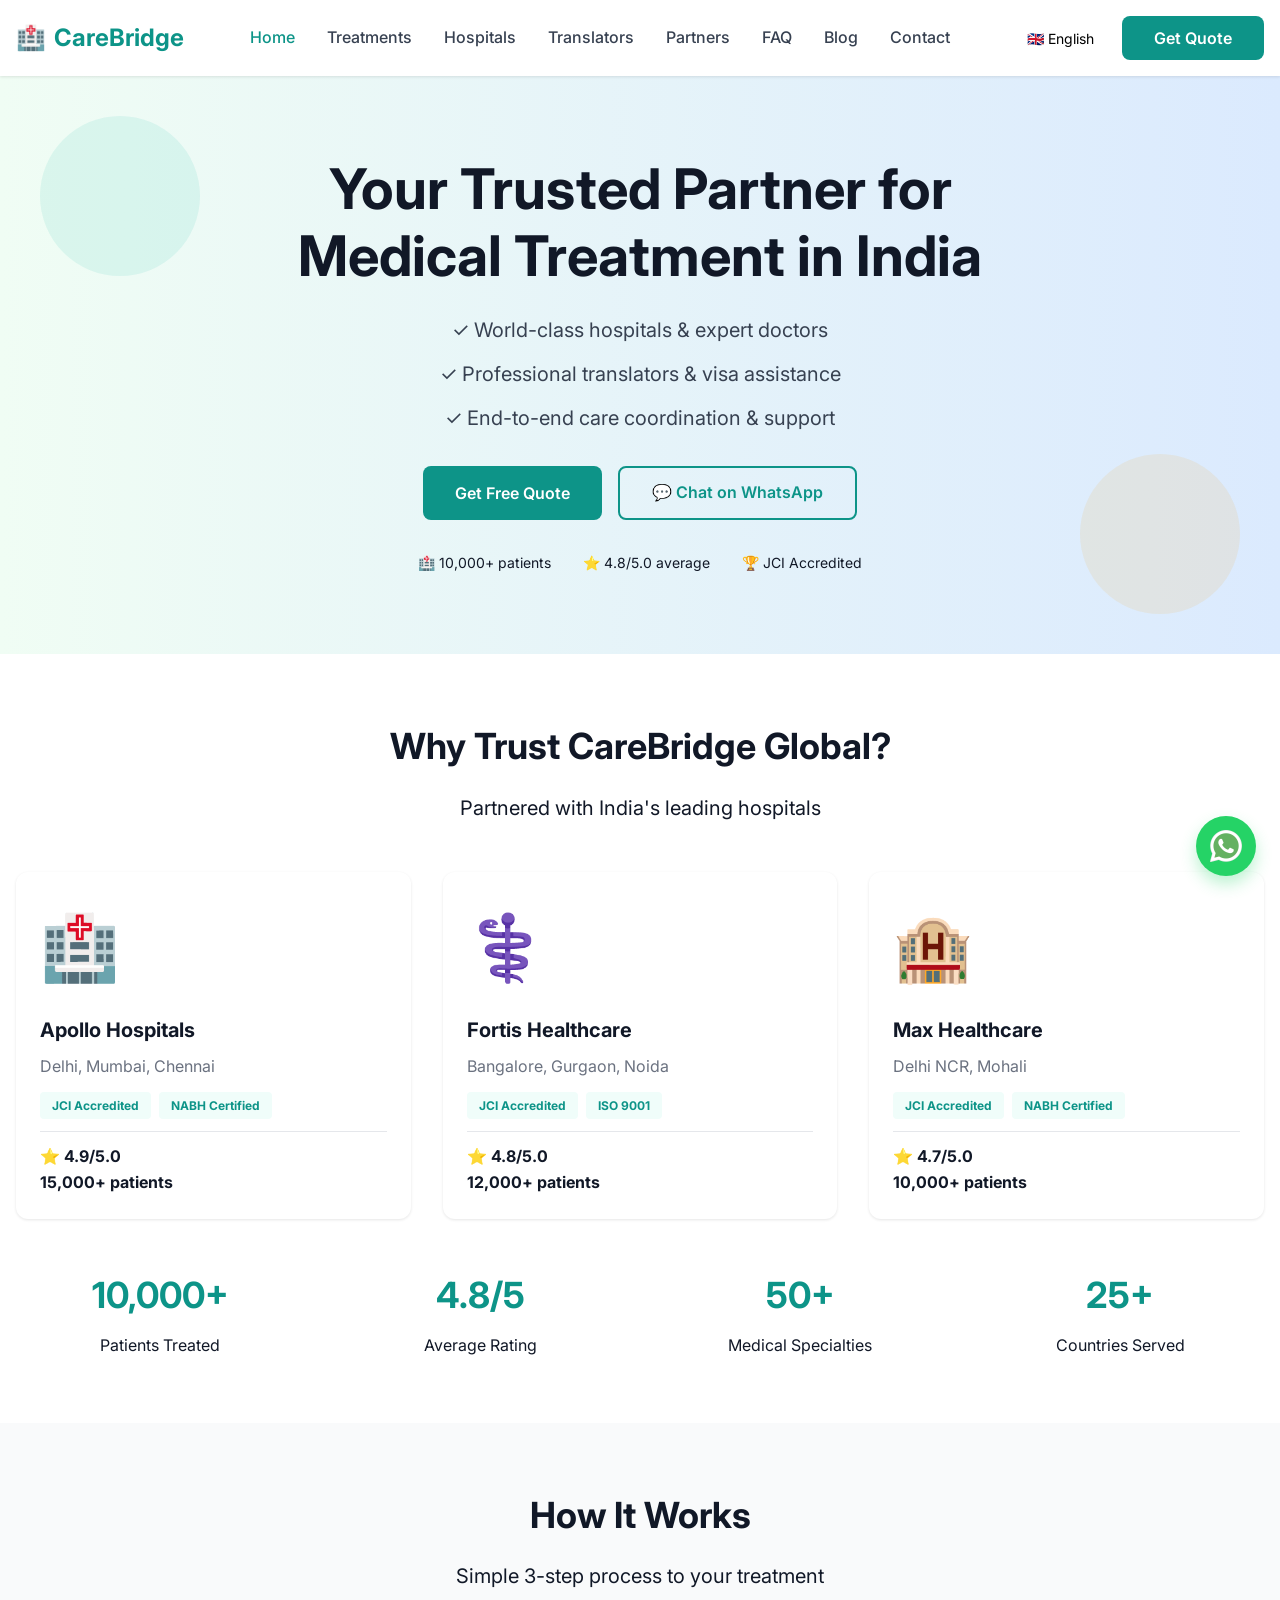
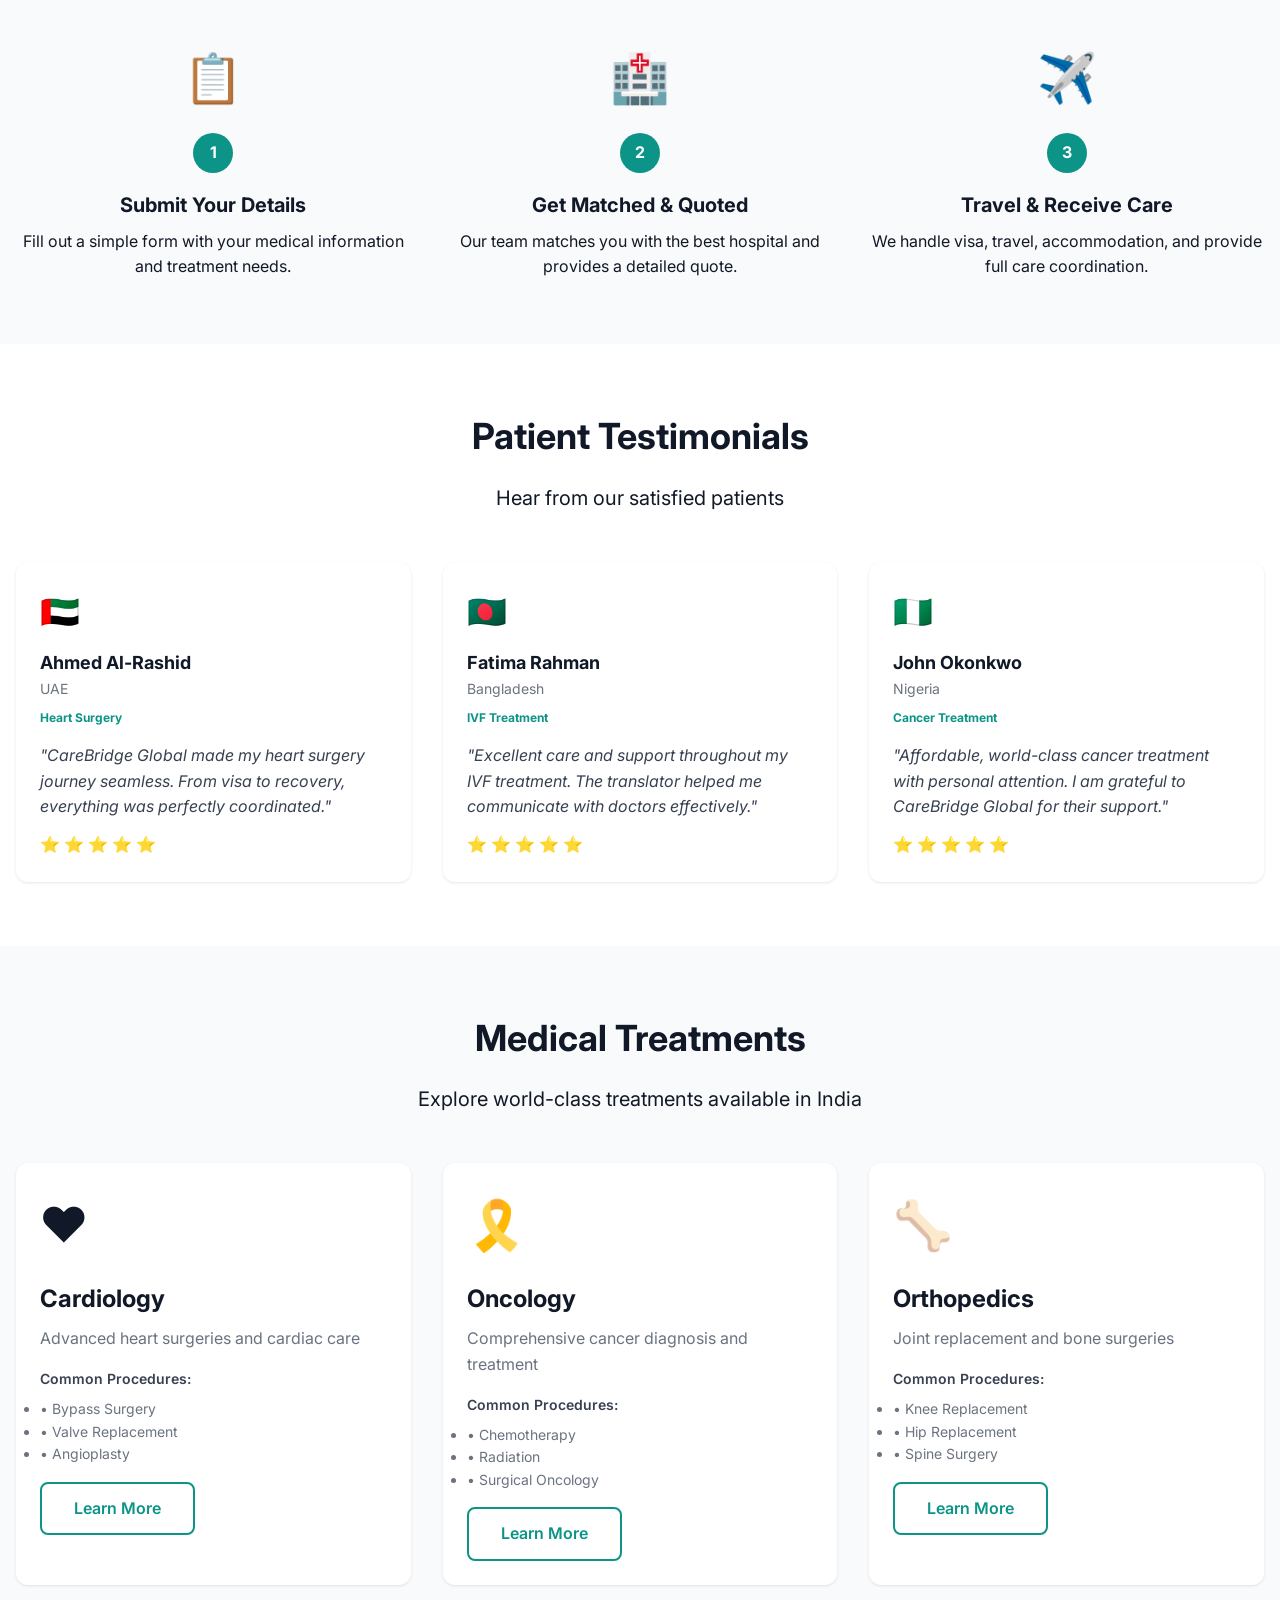
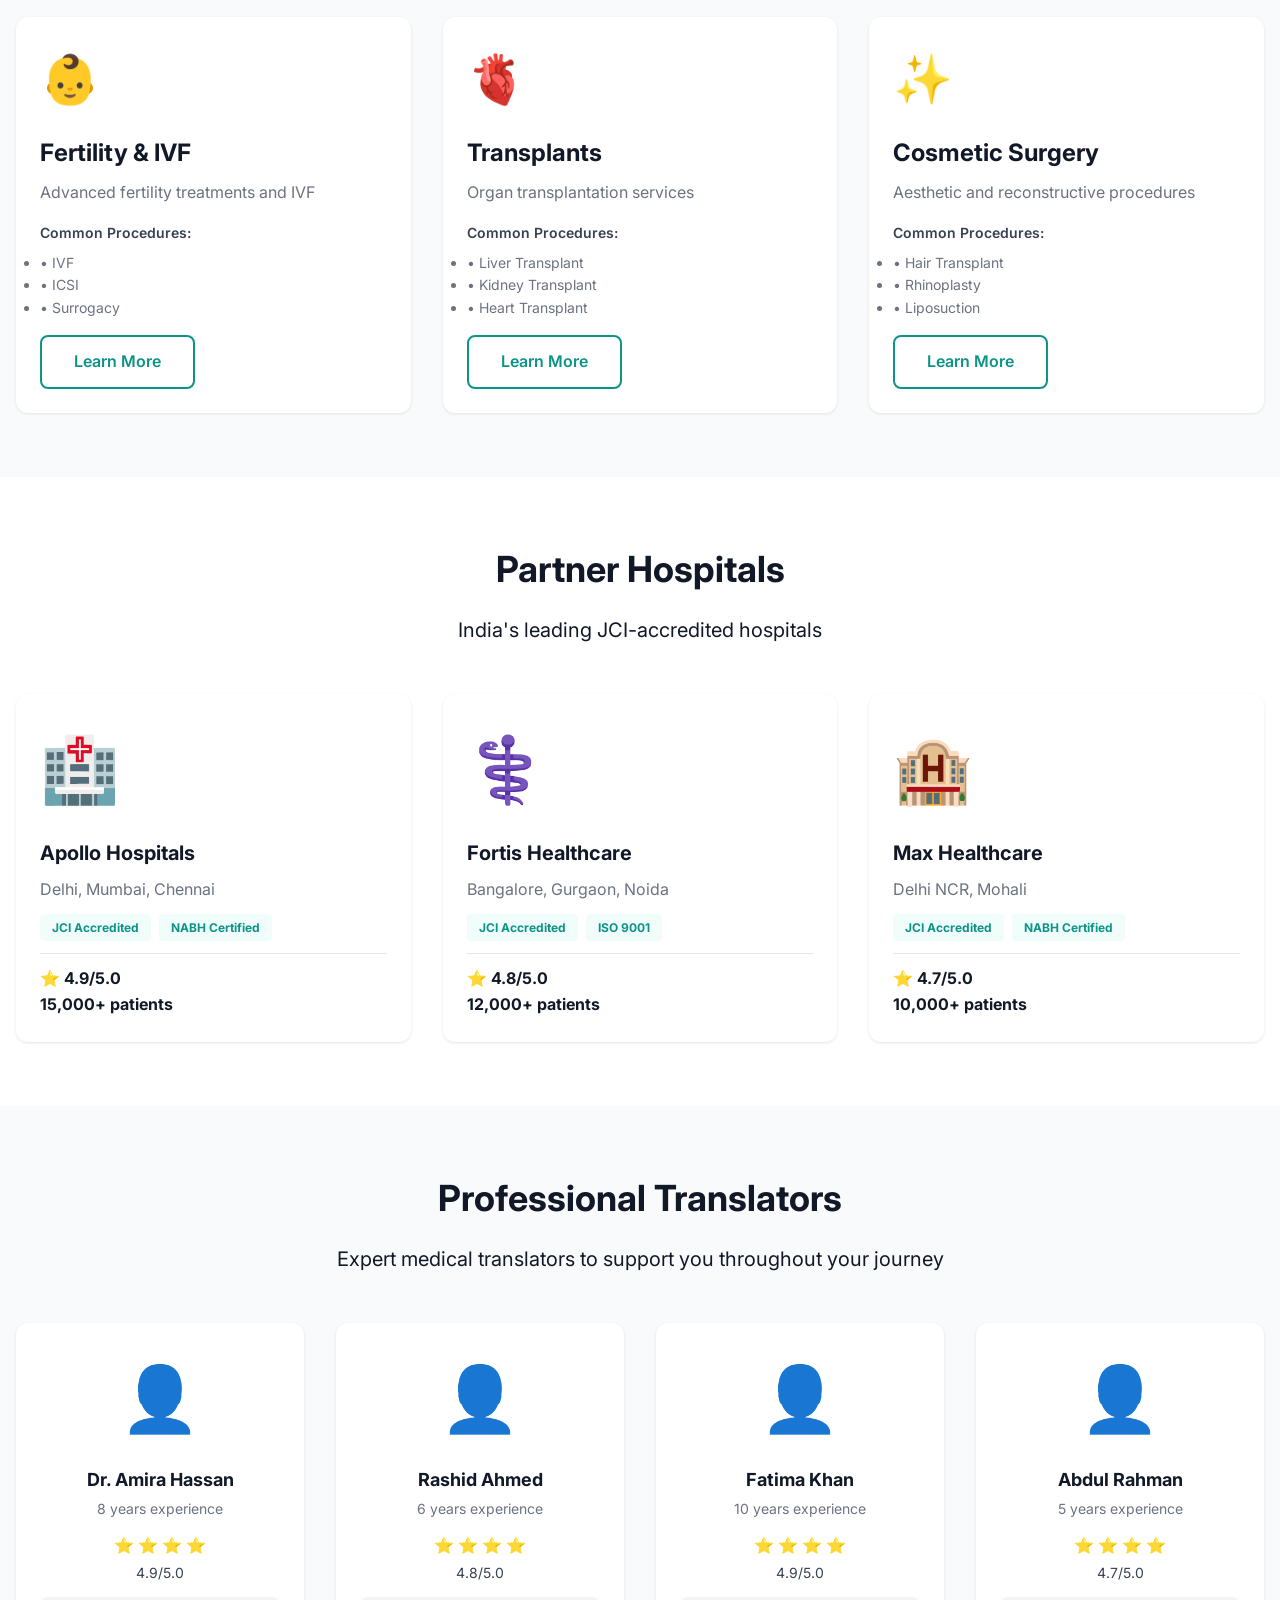
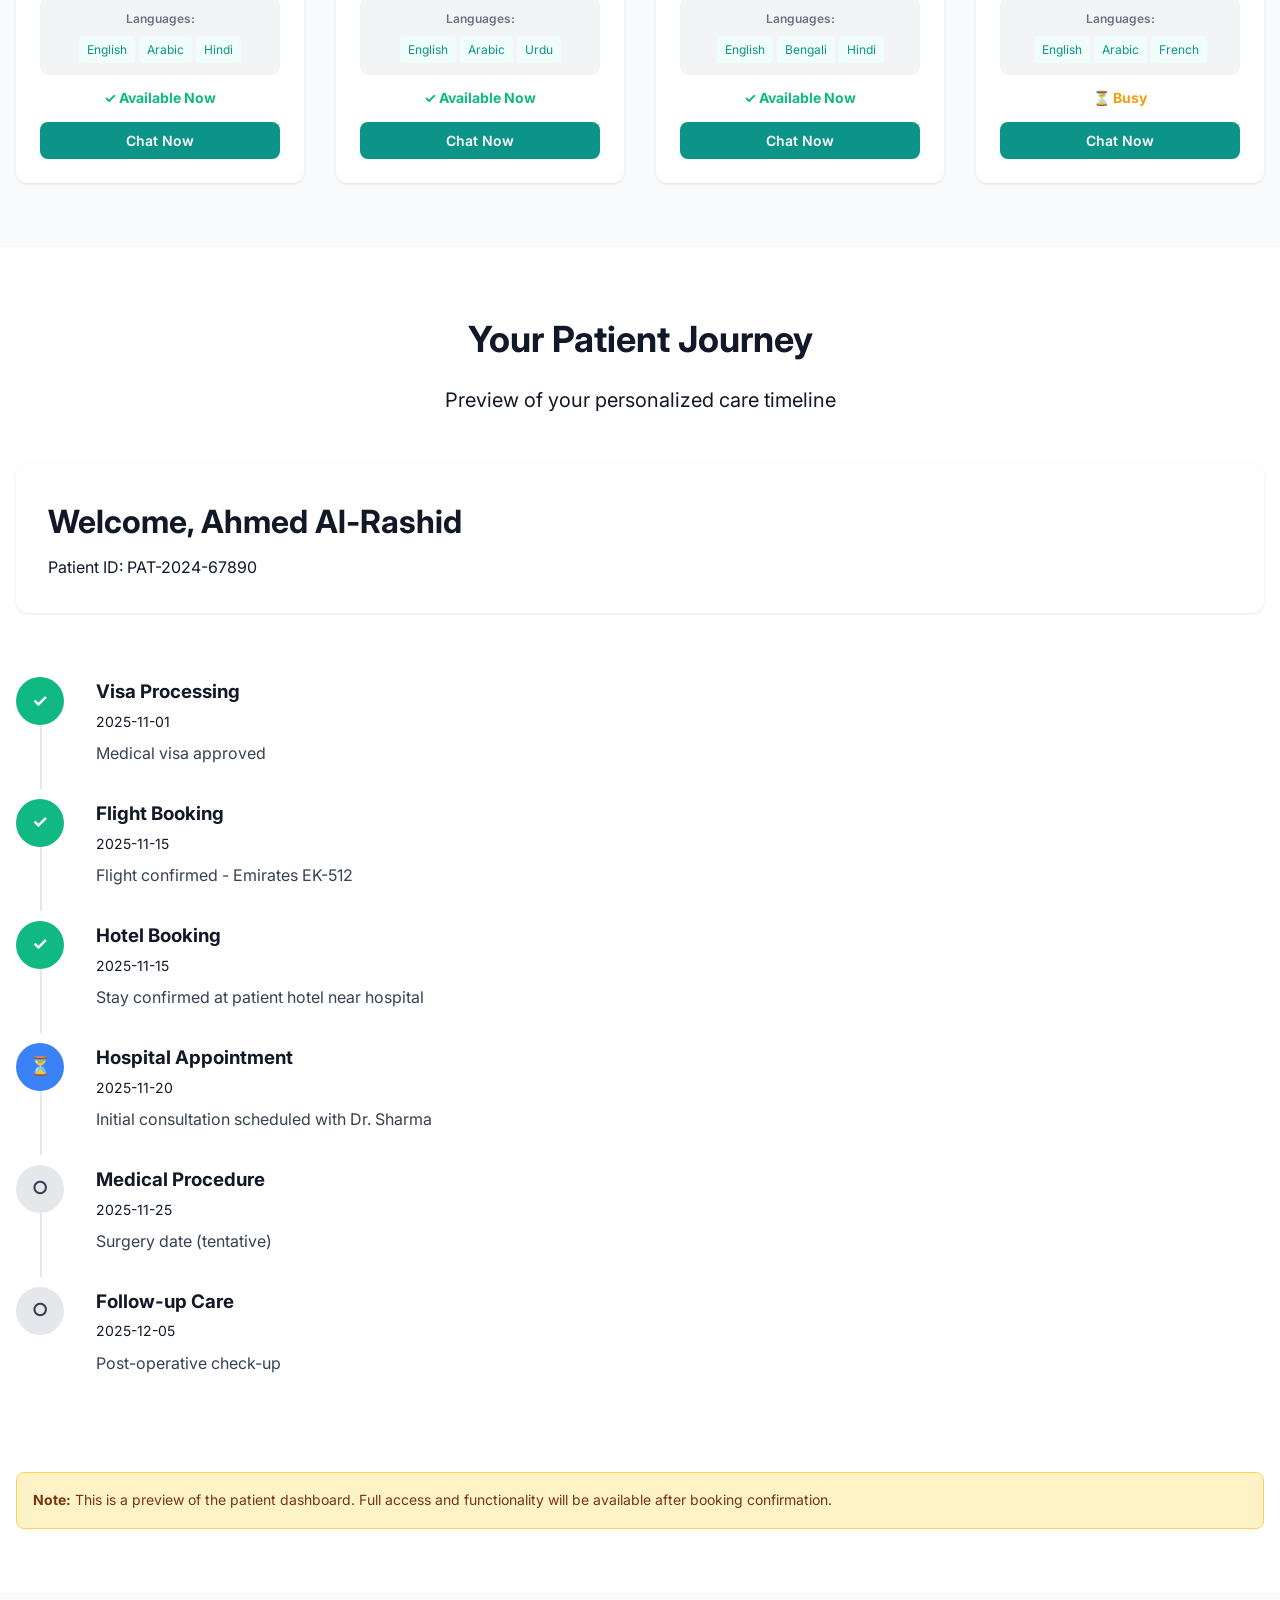
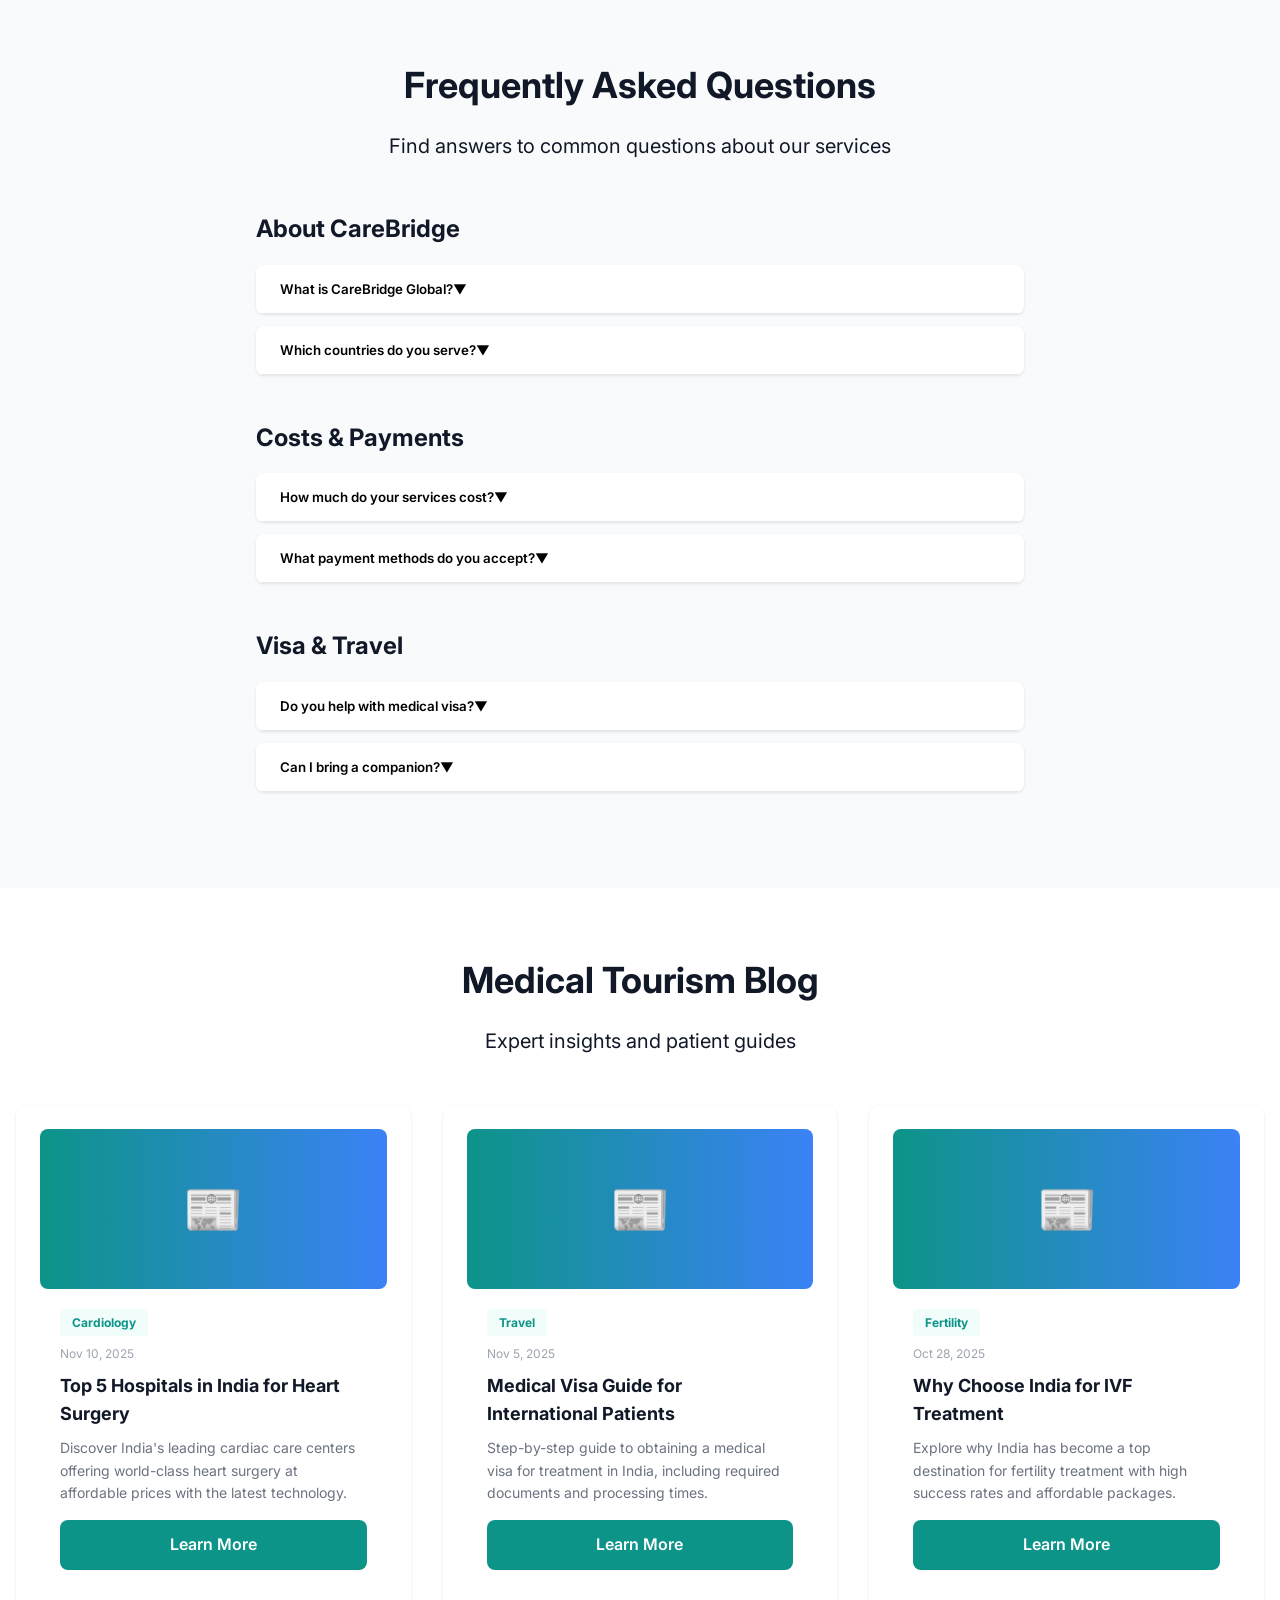
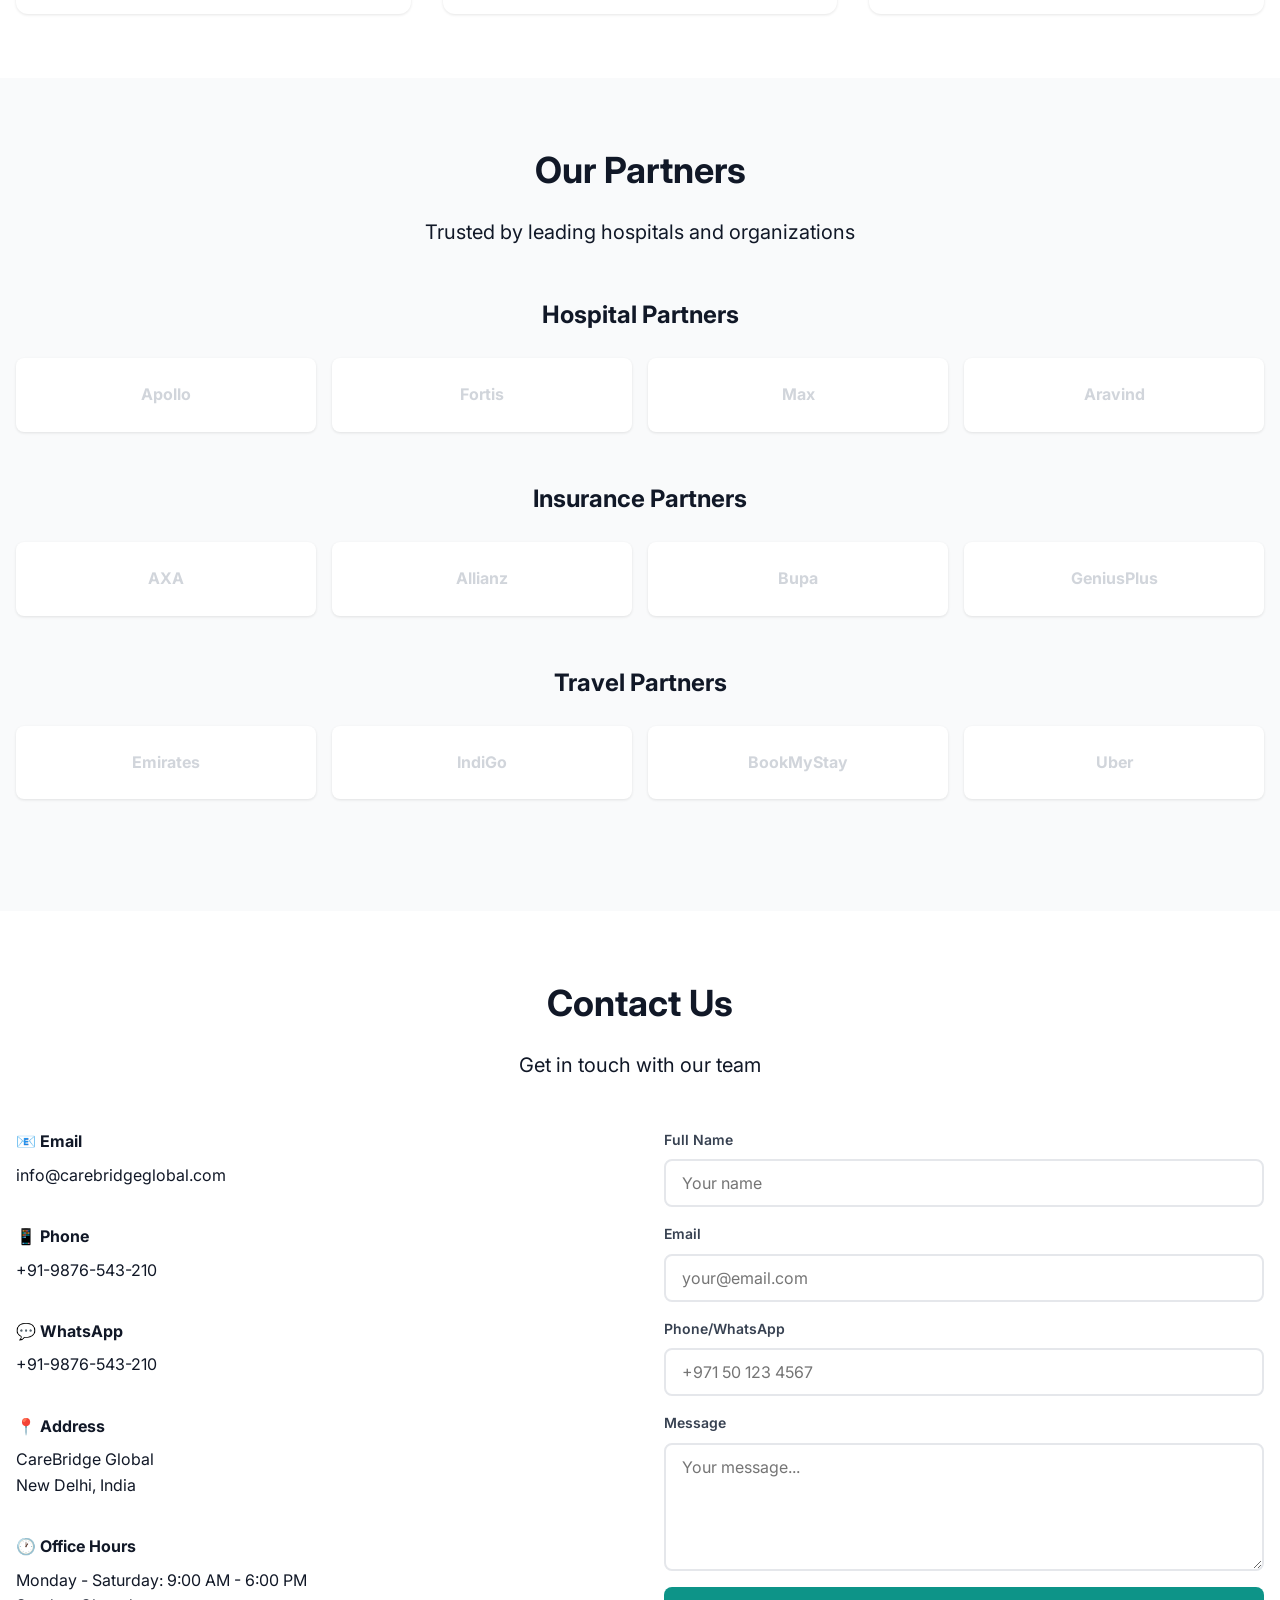
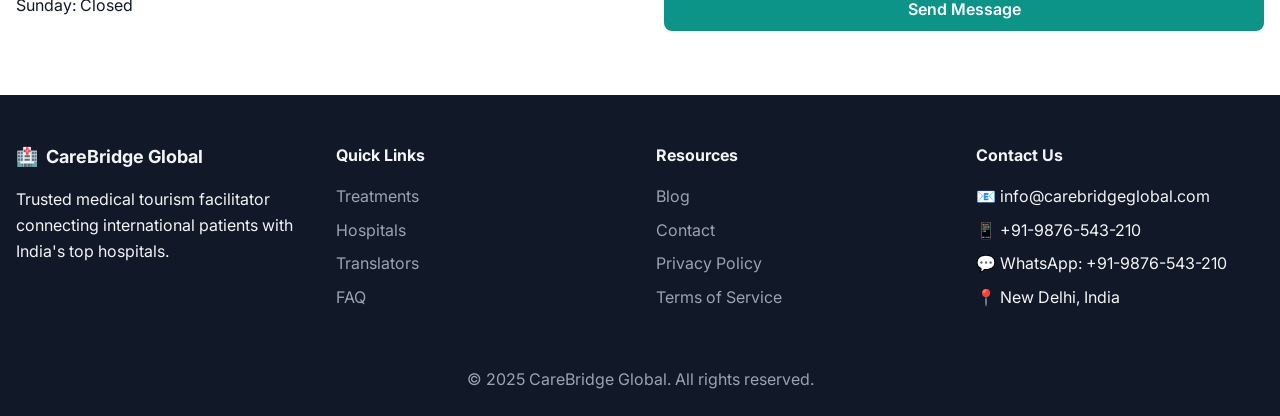
==== index.html @ 78724bb9 "Add files via upload" ====
<!DOCTYPE html>
<html lang="en">

<head>
    <meta charset="UTF-8">
    <meta name="viewport" content="width=device-width, initial-scale=1.0">
    <meta name="description"
        content="CareBridge Global - Medical tourism platform connecting international patients with India's top hospitals">
    <meta name="keywords" content="medical tourism, india, affordable surgery, heart surgery, IVF, cancer treatment">
    <meta property="og:title" content="CareBridge Global - Medical Tourism in India">
    <meta property="og:description" content="Trusted medical tourism facilitator with end-to-end care coordination">

    <title data-i18n="meta.title">CareBridge Global - Medical Tourism in India</title>

    <link rel="stylesheet" href="css/styles.css">
    <link rel="stylesheet" href="css/rtl.css">
    <link
        href="https://fonts.googleapis.com/css2?family=Inter:wght@400;500;600;700;800&family=Noto+Sans+Arabic:wght@400;500;600;700&family=Noto+Sans+Bengali:wght@400;500;600;700&display=swap"
        rel="stylesheet">
</head>

<body>
    <!-- Navigation -->
    <nav class="navbar">
        <div class="container">
            <div class="navbar-content">
                <div class="logo">
                    <span aria-hidden="true">🏥</span>
                    <span data-i18n="brand.name">CareBridge</span>
                </div>

                <div class="nav-menu" id="navMenu">
                    <a href="#home" class="nav-link active" data-i18n="nav.home">Home</a>
                    <a href="#treatments" class="nav-link" data-i18n="nav.treatments">Treatments</a>
                    <a href="#hospitals" class="nav-link" data-i18n="nav.hospitals">Hospitals</a>
                    <a href="#translators" class="nav-link" data-i18n="nav.translators">Translators</a>
                    <a href="#partners" class="nav-link" data-i18n="nav.partners">Partners</a>
                    <a href="#faq" class="nav-link" data-i18n="nav.faq">FAQ</a>
                    <a href="#blog" class="nav-link" data-i18n="nav.blog">Blog</a>
                    <a href="#contact" class="nav-link" data-i18n="nav.contact">Contact</a>
                </div>

                <div class="nav-right">
                    <div class="language-switcher" id="languageSwitcher">
                        <button class="lang-btn" aria-haspopup="true">🇬🇧 EN</button>
                        <div class="lang-dropdown" role="menu">
                            <button data-lang="en" role="menuitem">🇬🇧 English</button>
                            <button data-lang="ar" role="menuitem">🇸🇦 العربية</button>
                            <button data-lang="bn" role="menuitem">🇧🇩 বাংলা</button>
                        </div>
                    </div>
                    <button class="btn btn-primary" id="getQuoteNavBtn" data-i18n="buttons.getQuote">Get
                        Quote</button>
                </div>

                <button class="mobile-menu-btn" id="mobileMenuBtn" aria-label="Open mobile menu">☰</button>
            </div>
        </div>
    </nav>

    <!-- Main Content -->
    <main>
        <!-- Hero Section -->
        <section id="home" class="hero">
            <div class="container">
                <div class="hero-content">
                    <h1 data-i18n="hero.title">Your Trusted Partner for Medical Treatment in India</h1>
                    <div class="value-props">
                        <p data-i18n="hero.prop1">✓ World-class hospitals & expert doctors</p>
                        <p data-i18n="hero.prop2">✓ Professional translators & visa assistance</p>
                        <p data-i18n="hero.prop3">✓ End-to-end care coordination & support</p>
                    </div>
                    <div class="hero-buttons">
                        <button class="btn btn-primary" id="getQuoteBtn" data-i18n="buttons.getFreeQuote">Get
                            Free Quote</button>
                        <a href="https://wa.me/919876543210?text=Hello%20CareBridge%20Global%2C%20I'm%20interested%20in%20medical%20treatment%20in%20India."
                            target="_blank" class="btn btn-secondary" data-i18n="buttons.whatsapp">💬 Chat on
                            WhatsApp</a>
                    </div>
                    <div class="trust-signals-hero">
                        <span><span aria-hidden="true">🏥</span> <span data-i18n="trust.patients">10,000+ patients
                                treated</span></span>
                        <span><span aria-hidden="true">⭐</span> <span data-i18n="trust.rating">4.8/5.0 average
                                rating</span></span>
                        <span><span aria-hidden="true">🏆</span> <span data-i18n="trust.jci">JCI Accredited</span></span>
                    </div>
                </div>
            </div>
        </section>

        <!-- Trust Signals -->
        <section id="trust-signals" class="trust-signals">
            <div class="container">
                <div class="section-header">
                    <h2 data-i18n="trust.title">Why Trust CareBridge Global?</h2>
                    <p data-i18n="trust.subtitle">Partnered with India's leading hospitals</p>
                </div>

                <div class="hospitals-grid" id="hospitalsGrid">
                    <!-- Populated by JavaScript -->
                </div>

                <div class="statistics">
                    <div class="stat">
                        <div class="stat-number">10,000+</div>
                        <div class="stat-label" data-i18n="stats.patients">Patients Treated</div>
                    </div>
                    <div class="stat">
                        <div class="stat-number">4.8/5</div>
                        <div class="stat-label" data-i18n="stats.rating">Average Rating</div>
                    </div>
                    <div class="stat">
                        <div class="stat-number">50+</div>
                        <div class="stat-label" data-i18n="stats.specialties">Medical Specialties</div>
                    </div>
                    <div class="stat">
                        <div class="stat-number">25+</div>
                        <div class="stat-label" data-i18n="stats.countries">Countries Served</div>
                    </div>
                </div>
            </div>
        </section>

        <!-- How It Works -->
        <section id="how-it-works" class="how-it-works">
            <div class="container">
                <div class="section-header">
                    <h2 data-i18n="how.title">How It Works</h2>
                    <p data-i18n="how.subtitle">Simple 3-step process to your treatment</p>
                </div>

                <div class="steps-grid">
                    <div class="step-card">
                        <div class="step-icon" aria-hidden="true">📋</div>
                        <div class="step-number">1</div>
                        <h3 data-i18n="how.step1.title">Submit Your Details</h3>
                        <p data-i18n="how.step1.desc">Fill out a simple form with your medical information and treatment
                            needs.</p>
                    </div>
                    <div class="step-card">
                        <div class="step-icon" aria-hidden="true">🏥</div>
                        <div class="step-number">2</div>
                        <h3 data-i18n="how.step2.title">Get Matched & Quoted</h3>
                        <p data-i18n="how.step2.desc">Our team matches you with the best hospital and provides a
                            detailed quote.</p>
                    </div>
                    <div class="step-card">
                        <div class="step-icon" aria-hidden="true">✈️</div>
                        <div class="step-number">3</div>
                        <h3 data-i18n="how.step3.title">Travel & Receive Care</h3>
                        <p data-i18n="how.step3.desc">We handle visa, travel, accommodation, and provide full care
                            coordination.</p>
                    </div>
                </div>
            </div>
        </section>

        <!-- Testimonials -->
        <section id="testimonials" class="testimonials">
            <div class="container">
                <div class="section-header">
                    <h2 data-i18n="testimonials.title">Patient Testimonials</h2>
                    <p data-i18n="testimonials.subtitle">Hear from our satisfied patients</p>
                </div>

                <div class="testimonials-grid" id="testimonialsGrid">
                    <!-- Populated by JavaScript -->
                </div>
            </div>
        </section>

        <!-- Treatments -->
        <section id="treatments" class="treatments">
            <div class="container">
                <div class="section-header">
                    <h2 data-i18n="treatments.title">Medical Treatments</h2>
                    <p data-i18n="treatments.subtitle">Explore world-class treatments available in India</p>
                </div>

                <div class="treatments-grid" id="treatmentsGrid">
                    <!-- Populated by JavaScript -->
                </div>
            </div>
        </section>

        <!-- Hospitals -->
        <section id="hospitals" class="hospitals">
            <div class="container">
                <div class="section-header">
                    <h2 data-i18n="hospitals.title">Partner Hospitals</h2>
                    <p data-i18n="hospitals.subtitle">India's leading JCI-accredited hospitals</p>
                </div>

                <div class="hospitals-grid" id="hospitalsGrid2">
                    <!-- Populated by JavaScript -->
                </div>
            </div>
        </section>

        <!-- Translators -->
        <section id="translators" class="translators">
            <div class="container">
                <div class="section-header">
                    <h2 data-i18n="translators.title">Professional Translators</h2>
                    <p data-i18n="translators.subtitle">Expert medical translators to support you throughout your
                        journey</p>
                </div>

                <div class="translators-grid" id="translatorsGrid">
                    <!-- Populated by JavaScript -->
                </div>
            </div>
        </section>

        <!-- Dashboard -->
        <section id="dashboard" class="dashboard">
            <div class="container">
                <div class="section-header">
                    <h2 data-i18n="dashboard.title">Your Patient Journey</h2>
                    <p data-i18n="dashboard.subtitle">Preview of your personalized care timeline</p>
                </div>

                <div class="dashboard-content">
                    <div class="patient-info">
                        <h3 data-i18n="dashboard.welcome">Welcome, Ahmed Al-Rashid</h3>
                        <p data-i18n="dashboard.patientId">Patient ID: PAT-2024-67890</p>
                    </div>

                    <div class="timeline" id="timeline">
                        <!-- Populated by JavaScript -->
                    </div>
                </div>

                <div class="dashboard-note">
                    <p><strong data-i18n="dashboard.noteLabel">Note:</strong> <span data-i18n="dashboard.noteText">This is a
                            preview of the patient dashboard. Full access and functionality will be available after booking
                            confirmation.</span></p>
                </div>
            </div>
        </section>

        <!-- FAQ -->
        <section id="faq" class="faq">
            <div class="container">
                <div class="section-header">
                    <h2 data-i18n="faq.title">Frequently Asked Questions</h2>
                    <p data-i18n="faq.subtitle">Find answers to common questions about our services</p>
                </div>

                <div class="faq-container" id="faqContainer">
                    <!-- Populated by JavaScript -->
                </div>
            </div>
        </section>

        <!-- Blog -->
        <section id="blog" class="blog">
            <div class="container">
                <div class="section-header">
                    <h2 data-i18n="blog.title">Medical Tourism Blog</h2>
                    <p data-i18n="blog.subtitle">Expert insights and patient guides</p>
                </div>

                <div class="blog-grid" id="blogGrid">
                    <!-- Populated by JavaScript -->
                </div>
            </div>
        </section>

        <!-- Partners -->
        <section id="partners" class="partners">
            <div class="container">
                <div class="section-header">
                    <h2 data-i18n="partners.title">Our Partners</h2>
                    <p data-i18n="partners.subtitle">Trusted by leading hospitals and organizations</p>
                </div>

                <div class="partners-category">
                    <h3 data-i18n="partners.hospitalPartners">Hospital Partners</h3>
                    <div class="partners-grid">
                        <div class="partner-logo" data-i18n="partners.logo.apollo">Apollo</div>
                        <div class="partner-logo" data-i18n="partners.logo.fortis">Fortis</div>
                        <div class="partner-logo" data-i18n="partners.logo.max">Max</div>
                        <div class="partner-logo" data-i18n="partners.logo.aravind">Aravind</div>
                    </div>
                </div>

                <div class="partners-category">
                    <h3 data-i18n="partners.insurancePartners">Insurance Partners</h3>
                    <div class="partners-grid">
                        <div class="partner-logo">AXA</div>
                        <div class="partner-logo">Allianz</div>
                        <div class="partner-logo">Bupa</div>
                        <div class="partner-logo">GeniusPlus</div>
                    </div>
                </div>

                <div class="partners-category">
                    <h3 data-i18n="partners.travelPartners">Travel Partners</h3>
                    <div class="partners-grid">
                        <div class="partner-logo">Emirates</div>
                        <div class="partner-logo">IndiGo</div>
                        <div class="partner-logo">BookMyStay</div>
                        <div class="partner-logo">Uber</div>
                    </div>
                </div>
            </div>
        </section>

        <!-- Contact -->
        <section id="contact" class="contact">
            <div class="container">
                <div class="section-header">
                    <h2 data-i18n="contact.title">Contact Us</h2>
                    <p data-i18n="contact.subtitle">Get in touch with our team</p>
                </div>

                <div class="contact-content">
                    <div class="contact-info">
                        <div class="info-item">
                            <h4 data-i18n="contact.emailLabel">📧 Email</h4>
                            <p>info@carebridgeglobal.com</p>
                        </div>
                        <div class="info-item">
                            <h4 data-i18n="contact.phoneLabel">📱 Phone</h4>
                            <p>+91-9876-543-210</p>
                        </div>
                        <div class="info-item">
                            <h4 data-i18n="contact.whatsappLabel">💬 WhatsApp</h4>
                            <p>+91-9876-543-210</p>
                        </div>
                        <div class="info-item">
                            <h4 data-i18n="contact.addressLabel">📍 Address</h4>
                            <p data-i18n="contact.address">CareBridge Global<br>New Delhi, India</p>
                        </div>
                        <div class="info-item">
                            <h4 data-i18n="contact.hoursLabel">🕐 Office Hours</h4>
                            <p data-i18n="contact.hours">Monday - Saturday: 9:00 AM - 6:00 PM<br>Sunday: Closed</p>
                        </div>
                    </div>

                    <form class="contact-form" id="contactForm">
                        <div class="form-group">
                            <label data-i18n="form.fullName.label">Full Name</label>
                            <input type="text" required name="fullName" placeholder="Your name" data-i18n-placeholder="form.fullName.placeholder">
                        </div>
                        <div class="form-group">
                            <label data-i18n="form.email.label">Email</label>
                            <input type="email" required name="email" placeholder="your@email.com" data-i18n-placeholder="form.email.placeholder">
                        </div>
                        <div class="form-group">
                            <label data-i18n="form.phone.label">Phone</label>
                            <input type="tel" required name="phone" placeholder="+971 50 123 4567" data-i18n-placeholder="form.phone.placeholder">
                        </div>
                        <div class="form-group">
                            <label data-i18n="form.message.label">Message</label>
                            <textarea required name="message" placeholder="Your message..." rows="5" data-i18n-placeholder="form.message.placeholder"></textarea>
                        </div>
                        <button type="submit" class="btn btn-primary w-full" data-i18n="form.submit">Send Message</button>
                    </form>
                </div>
            </div>
        </section>
    </main>

    <!-- Footer -->
    <footer class="footer">
        <div class="container">
            <div class="footer-content">
                <div class="footer-section">
                    <div class="footer-logo">
                        <span aria-hidden="true">🏥</span>
                        <span data-i18n="brand.fullName">CareBridge Global</span>
                    </div>
                    <p data-i18n="footer.description">Trusted medical tourism facilitator connecting international patients with India's top hospitals.</p>
                </div>

                <div class="footer-section">
                    <h4 data-i18n="footer.quickLinks">Quick Links</h4>
                    <ul>
                        <li><a href="#treatments" data-i18n="nav.treatments">Treatments</a></li>
                        <li><a href="#hospitals" data-i18n="nav.hospitals">Hospitals</a></li>
                        <li><a href="#translators" data-i18n="nav.translators">Translators</a></li>
                        <li><a href="#faq" data-i18n="nav.faq">FAQ</a></li>
                    </ul>
                </div>

                <div class="footer-section">
                    <h4 data-i18n="footer.resources">Resources</h4>
                    <ul>
                        <li><a href="#blog" data-i18n="nav.blog">Blog</a></li>
                        <li><a href="#contact" data-i18n="nav.contact">Contact</a></li>
                        <li><a href="#" data-i18n="footer.privacy">Privacy Policy</a></li>
                        <li><a href="#" data-i18n="footer.terms">Terms of Service</a></li>
                    </ul>
                </div>

                <div class="footer-section">
                    <h4 data-i18n="footer.contactUs">Contact Us</h4>
                    <ul>
                        <li>📧 info@carebridgeglobal.com</li>
                        <li>📱 +91-9876-543-210</li>
                        <li>💬 WhatsApp: +91-9876-543-210</li>
                        <li>📍 New Delhi, India</li>
                    </ul>
                </div>
            </div>

            <div class="footer-bottom">
                <p data-i18n="footer.copyright">&copy; 2025 CareBridge Global. All rights reserved.</p>
            </div>
        </div>
    </footer>

    <!-- Quote Modal -->
    <div class="modal" id="quoteModal" aria-hidden="true">
        <div class="modal-content">
            <div class="modal-header">
                <h2 data-i18n="quote.title">Get Your Free Medical Quote</h2>
                <button class="modal-close" id="modalClose" aria-label="Close">&times;</button>
            </div>

            <div class="form-steps">
                <div class="steps-indicator">
                    <div class="step-indicator active" data-step="1">1</div>
                    <div class="step-line"></div>
                    <div class="step-indicator" data-step="2">2</div>
                    <div class="step-line"></div>
                    <div class="step-indicator" data-step="3">3</div>
                </div>
                <p class="step-label"><span data-i18n="quote.stepLabel">Step</span> <span id="currentStep">1</span> <span data-i18n="quote.of">of</span> 3</p>
            </div>

            <form id="quoteForm" class="quote-form">
                <!-- Step 1: Basic Info -->
                <div class="form-step active" data-step="1">
                    <h3 data-i18n="quote.step1.title">Basic Information</h3>
                    <div class="form-group">
                        <label data-i18n="form.fullName.label">Full Name *</label>
                        <input type="text" name="fullName" required placeholder="Enter your full name" data-i18n-placeholder="form.fullName.placeholder">
                        <span class="error-message"></span>
                    </div>
                    <div class="form-group">
                        <label data-i18n="form.country.label">Country *</label>
                        <select name="country" required>
                            <option value="" data-i18n="form.country.select">Select your country</option>
                            <option value="UAE">🇦🇪 United Arab Emirates</option>
                            <option value="Saudi Arabia">🇸🇦 Saudi Arabia</option>
                            <option value="Kuwait">🇰🇼 Kuwait</option>
                            <option value="Qatar">🇶🇦 Qatar</option>
                            <option value="Bangladesh">🇧🇩 Bangladesh</option>
                            <option value="Nigeria">🇳🇬 Nigeria</option>
                            <option value="Kenya">🇰🇪 Kenya</option>
                            <option value="Egypt">🇪🇬 Egypt</option>
                        </select>
                        <span class="error-message"></span>
                    </div>
                    <div class="form-group">
                        <label data-i18n="form.phone.label">Phone/WhatsApp *</label>
                        <input type="tel" name="phone" required placeholder="+971 50 123 4567" data-i18n-placeholder="form.phone.placeholder">
                        <span class="error-message"></span>
                    </div>
                    <div class="form-group">
                        <label data-i18n="form.email.label">Email *</label>
                        <input type="email" name="email" required placeholder="your.email@example.com" data-i18n-placeholder="form.email.placeholder">
                        <span class="error-message"></span>
                    </div>
                </div>

                <!-- Step 2: Treatment -->
                <div class="form-step" data-step="2">
                    <h3 data-i18n="quote.step2.title">Treatment Details</h3>
                    <div class="form-group">
                        <label data-i18n="form.treatment.label">Treatment Type *</label>
                        <select name="treatmentType" required>
                            <option value="" data-i18n="form.treatment.select">Select treatment type</option>
                            <option value="Heart Surgery">❤️ Heart Surgery</option>
                            <option value="Cancer Treatment">🎗️ Cancer Treatment</option>
                            <option value="Orthopedic">🦴 Orthopedic Surgery</option>
                            <option value="IVF">👶 IVF & Fertility</option>
                            <option value="Liver Transplant">🫀 Liver Transplant</option>
                            <option value="Kidney Transplant">Kidney Transplant</option>
                        </select>
                        <span class="error-message"></span>
                    </div>
                    <div class="form-group">
                        <label data-i18n="form.upload.label">Upload Medical Report (Optional)</label>
                        <div class="file-upload">
                            <input type="file" name="medicalReport" accept=".pdf,.jpg,.jpeg,.png">
                            <p data-i18n="form.upload.instructions">📄 Click to upload or drag and drop</p>
                            <small data-i18n="form.upload.note">PDF, JPG, PNG (Max 10MB)</small>
                            <span class="file-name"></span>
                        </div>
                    </div>
                    <div class="form-group">
                        <label data-i18n="form.description.label">Brief Description</label>
                        <textarea name="description" placeholder="Tell us about your medical condition..." rows="4" data-i18n-placeholder="form.description.placeholder"></textarea>
                    </div>
                </div>

                <!-- Step 3: Preferences -->
                <div class="form-step" data-step="3">
                    <h3 data-i18n="quote.step3.title">Preferences</h3>
                    <div class="form-group">
                        <label data-i18n="form.preferredLanguage.label">Preferred Language</label>
                        <div class="language-options">
                            <button type="button" class="lang-option active" data-lang="English" data-i18n="lang.english">🇬🇧 English</button>
                            <button type="button" class="lang-option" data-lang="Arabic" data-i18n="lang.arabic">🇸🇦 Arabic</button>
                            <button type="button" class="lang-option" data-lang="Bangla" data-i18n="lang.bengali">🇧🇩 Bangla</button>
                        </div>
                        <input type="hidden" name="preferredLanguage" value="English">
                    </div>
                    <div class="form-group">
                        <label data-i18n="form.contactMethod.label">Preferred Contact Method</label>
                        <div class="radio-group">
                            <label>
                                <input type="radio" name="contactMethod" value="WhatsApp" checked>
                                <span data-i18n="contactMethods.whatsapp">WhatsApp</span>
                            </label>
                            <label>
                                <input type="radio" name="contactMethod" value="Email">
                                <span data-i18n="contactMethods.email">Email</span>
                            </label>
                            <label>
                                <input type="radio" name="contactMethod" value="SMS">
                                <span data-i18n="contactMethods.sms">SMS</span>
                            </label>
                        </div>
                    </div>
                </div>

                <!-- Success Screen -->
                <div class="form-step" data-step="4" id="successScreen">
                    <div class="success-message">
                        <div class="success-icon" aria-hidden="true">✅</div>
                        <h3 data-i18n="quote.success.title">Request Received!</h3>
                        <p data-i18n="quote.success.desc">Your quote request has been submitted successfully.</p>

                        <div class="ticket-box">
                            <p data-i18n="quote.ticketLabel">Your Ticket ID</p>
                            <p class="ticket-id" id="ticketId">CBG-2025-12345</p>
                        </div>

                        <p data-i18n="quote.success.followUp">Our team will contact you within 24 hours via your preferred contact method.</p>

                        <div class="success-buttons">
                            <button type="button" class="btn btn-secondary" id="closeSuccessBtn" data-i18n="buttons.close">Close</button>
                            <a href="https://wa.me/919876543210?text=Hello%20CareBridge%20Global" target="_blank"
                                class="btn btn-primary" data-i18n="buttons.whatsappNow">💬 Chat on WhatsApp Now</a>
                        </div>
                    </div>
                </div>
            </form>

            <div class="form-navigation">
                <button type="button" class="btn btn-ghost" id="prevBtn" style="display:none;" data-i18n="buttons.back">← Back</button>
                <button type="button" class="btn btn-primary" id="nextBtn" data-i18n="buttons.next">Next →</button>
            </div>
        </div>
    </div>

    <!-- WhatsApp Floating Button -->
    <a href="https://wa.me/919876543210?text=Hello%20CareBridge%20Global%2C%20I'm%20interested%20in%20treatment%20at%20Apollo%20Hospitals."
        target="_blank" class="whatsapp-button" title="Chat on WhatsApp">

        <img src="src/images/whatsapp.png" alt="WhatsApp" style="width:32px; height:32px;">
    </a>


    <!-- Scripts -->
    <script src="js/i18n.js"></script>
    <script src="js/utils.js"></script>
    <script src="js/api.js"></script>
    <script src="js/components.js"></script>
    <script src="js/main.js"></script>
</body>

</html>
---- css/styles.css ----
:root {
    --primary-teal: #0d9488;
    --primary-teal-dark: #0f766e;
    --primary-teal-light: #14b8a6;
    --accent-gold: #f59e0b;
    --accent-gold-dark: #d97706;
    --gray-50: #f9fafb;
    --gray-100: #f3f4f6;
    --gray-200: #e5e7eb;
    --gray-300: #d1d5db;
    --gray-400: #9ca3af;
    --gray-700: #374151;
    --gray-900: #111827;
    --success: #10b981;
    --error: #ef4444;
}

* {
    margin: 0;
    padding: 0;
    box-sizing: border-box;
}

html {
    scroll-behavior: smooth;
}

body {
    font-family: 'Inter', -apple-system, BlinkMacSystemFont, 'Segoe UI', sans-serif;
    background-color: #ffffff;
    color: var(--gray-900);
    line-height: 1.6;
}

a {
    color: inherit;
    text-decoration: none;
}

button {
    cursor: pointer;
    font-family: inherit;
    border: none;
}

.container {
    max-width: 1280px;
    margin: 0 auto;
    padding: 0 16px;
}

/* Utilities */
.w-full {
    width: 100%;
}

.mt-4 {
    margin-top: 16px;
}

.mb-4 {
    margin-bottom: 16px;
}

/* Buttons */
.btn {
    padding: 12px 32px;
    border-radius: 8px;
    font-weight: 600;
    font-size: 16px;
    transition: all 0.3s ease;
    display: inline-block;
    text-align: center;
}

.btn:hover {
    transform: translateY(-2px);
}

.btn-primary {
    background-color: var(--primary-teal);
    color: white;
}

.btn-primary:hover {
    background-color: var(--primary-teal-dark);
    box-shadow: 0 4px 12px rgba(13, 148, 136, 0.3);
}

.btn-secondary {
    background-color: transparent;
    color: var(--primary-teal);
    border: 2px solid var(--primary-teal);
}

.btn-secondary:hover {
    background-color: var(--primary-teal);
    color: white;
}

.btn-ghost {
    background-color: transparent;
    color: var(--gray-700);
}

.btn-ghost:hover {
    background-color: var(--gray-100);
}

/* Navbar */
.navbar {
    position: sticky;
    top: 0;
    background-color: white;
    box-shadow: 0 1px 3px rgba(0, 0, 0, 0.1);
    z-index: 40;
    padding: 16px 0;
}

.navbar-content {
    display: flex;
    align-items: center;
    justify-content: space-between;
}

.logo {
    display: flex;
    align-items: center;
    gap: 8px;
    font-weight: bold;
    font-size: 24px;
    color: var(--primary-teal);
}

.nav-menu {
    display: flex;
    gap: 32px;
}

.nav-link {
    color: var(--gray-700);
    font-weight: 500;
    transition: color 0.3s ease;
    cursor: pointer;
}

.nav-link:hover,
.nav-link.active {
    color: var(--primary-teal);
}

.nav-right {
    display: flex;
    align-items: center;
    gap: 16px;
}

.language-switcher {
    position: relative;
}

.lang-btn {
    padding: 8px 12px;
    border-radius: 8px;
    background-color: white;
    cursor: pointer;
    font-size: 14px;
    transition: background-color 0.3s ease;
}

.lang-btn:hover {
    background-color: var(--gray-100);
}

.lang-dropdown {
    position: absolute;
    top: 100%;
    right: 0;
    background-color: white;
    border-radius: 8px;
    box-shadow: 0 4px 6px rgba(0, 0, 0, 0.1);
    min-width: 150px;
    display: none;
    z-index: 50;
    margin-top: 8px;
}

.lang-dropdown.active {
    display: block;
}

.lang-dropdown button {
    width: 100%;
    padding: 12px 16px;
    text-align: left;
    background-color: transparent;
    border: none;
    cursor: pointer;
    font-size: 14px;
    transition: background-color 0.3s ease;
}

.lang-dropdown button:hover {
    background-color: var(--gray-100);
}

.mobile-menu-btn {
    display: none;
    font-size: 24px;
    background-color: transparent;
    padding: 0;
}

/* Hero Section */
.hero {
    padding: 80px 0;
    background: linear-gradient(to right, #f0fdf4, #dbeafe);
    position: relative;
    overflow: hidden;
}

.hero::before {
    content: '';
    position: absolute;
    top: 40px;
    left: 40px;
    width: 160px;
    height: 160px;
    background-color: rgba(20, 184, 166, 0.1);
    border-radius: 50%;
    z-index: 0;
}

.hero::after {
    content: '';
    position: absolute;
    bottom: 40px;
    right: 40px;
    width: 160px;
    height: 160px;
    background-color: rgba(245, 158, 11, 0.1);
    border-radius: 50%;
    z-index: 0;
}

.hero-content {
    position: relative;
    z-index: 1;
    text-align: center;
    max-width: 48rem;
    margin: 0 auto;
}

.hero h1 {
    font-size: 56px;
    font-weight: bold;
    color: var(--gray-900);
    margin-bottom: 24px;
    line-height: 1.2;
}

.value-props {
    font-size: 20px;
    color: var(--gray-700);
    margin-bottom: 32px;
    space: 12px;
}

.value-props p {
    margin-bottom: 12px;
}

.hero-buttons {
    display: flex;
    gap: 16px;
    justify-content: center;
    margin-bottom: 32px;
    flex-wrap: wrap;
}

.trust-signals-hero {
    display: flex;
    gap: 32px;
    justify-content: center;
    font-size: 14px;
    color: var(--gray-600);
    flex-wrap: wrap;
}

/* Sections */
section {
    padding: 64px 0;
}

.section-header {
    text-align: center;
    margin-bottom: 48px;
}

.section-header h2 {
    font-size: 36px;
    font-weight: bold;
    color: var(--gray-900);
    margin-bottom: 16px;
}

.section-header p {
    font-size: 20px;
    color: var(--gray-600);
}

/* Cards */
.card {
    background-color: white;
    border-radius: 12px;
    padding: 24px;
    box-shadow: 0 1px 3px rgba(0, 0, 0, 0.1);
    transition: all 0.3s ease;
}

.card:hover {
    box-shadow: 0 10px 30px rgba(0, 0, 0, 0.15);
    transform: translateY(-4px);
}

/* Grids */
.hospitals-grid,
.treatments-grid,
.testimonials-grid,
.translators-grid,
.blog-grid {
    display: grid;
    gap: 32px;
}

.hospitals-grid {
    grid-template-columns: repeat(auto-fit, minmax(250px, 1fr));
}

.treatments-grid {
    grid-template-columns: repeat(auto-fit, minmax(300px, 1fr));
}

.testimonials-grid {
    grid-template-columns: repeat(auto-fit, minmax(280px, 1fr));
}

.translators-grid {
    grid-template-columns: repeat(auto-fit, minmax(220px, 1fr));
}

.blog-grid {
    grid-template-columns: repeat(auto-fit, minmax(300px, 1fr));
}

/* Statistics */
.statistics {
    display: grid;
    grid-template-columns: repeat(auto-fit, minmax(200px, 1fr));
    gap: 32px;
    margin-top: 48px;
    text-align: center;
}

.stat-number {
    font-size: 36px;
    font-weight: bold;
    color: var(--primary-teal);
}

.stat-label {
    color: var(--gray-600);
    margin-top: 8px;
}

/* Steps */
.steps-grid {
    display: grid;
    grid-template-columns: repeat(auto-fit, minmax(280px, 1fr));
    gap: 32px;
}

.step-card {
    text-align: center;
}

.step-icon {
    font-size: 48px;
    margin-bottom: 16px;
}

.step-number {
    width: 40px;
    height: 40px;
    background-color: var(--primary-teal);
    color: white;
    border-radius: 50%;
    display: flex;
    align-items: center;
    justify-content: center;
    font-weight: bold;
    margin: 0 auto 16px;
}

.step-card h3 {
    font-size: 20px;
    font-weight: bold;
    margin-bottom: 8px;
}

/* Trust Signals Section */
.trust-signals {
    background-color: white;
}

/* How It Works Section */
.how-it-works {
    background-color: var(--gray-50);
}

/* Testimonials Section */
.testimonials {
    background-color: white;
}

.testimonial-card {
    padding: 24px;
}

.testimonial-card .flag {
    font-size: 32px;
    margin-bottom: 16px;
}

.testimonial-name {
    font-weight: bold;
    font-size: 18px;
    margin-bottom: 4px;
}

.testimonial-country {
    color: var(--gray-600);
    font-size: 14px;
    margin-bottom: 8px;
}

.testimonial-treatment {
    color: var(--primary-teal);
    font-size: 12px;
    font-weight: bold;
    margin-bottom: 12px;
}

.testimonial-quote {
    color: var(--gray-700);
    font-style: italic;
    margin-bottom: 12px;
}

.star-rating {
    color: #fbbf24;
    font-size: 14px;
}

/* Treatments Section */
.treatments {
    background-color: var(--gray-50);
}

.treatment-card {
    text-align: center;
}

.treatment-icon {
    font-size: 48px;
    margin-bottom: 16px;
}

.treatment-name {
    font-size: 24px;
    font-weight: bold;
    margin-bottom: 8px;
}

.treatment-description {
    color: var(--gray-600);
    margin-bottom: 16px;
}

.procedures-list {
    text-align: left;
    margin-bottom: 16px;
}

.procedures-list li {
    color: var(--gray-600);
    font-size: 14px;
    margin-bottom: 4px;
}

/* Hospitals Section */
.hospitals {
    background-color: white;
}

.hospitals-list {
    display: grid;
    gap: 32px;
}

.hospital-card {
    display: grid;
    grid-template-columns: 1fr 1fr 1fr;
    gap: 32px;
    align-items: start;
}

@media (max-width: 768px) {
    .hospital-card {
        grid-template-columns: 1fr;
    }
}

.hospital-main {
    text-align: center;
}

.hospital-logo {
    font-size: 64px;
    margin-bottom: 16px;
}

.hospital-name {
    font-size: 24px;
    font-weight: bold;
    margin-bottom: 8px;
}

.hospital-location {
    color: var(--gray-600);
}

.accreditations-list,
.specialties-list {
    list-style: none;
}

.accreditations-list li,
.specialties-list li {
    display: flex;
    align-items: center;
    gap: 8px;
    color: var(--gray-700);
    margin-bottom: 8px;
}

.hospital-rating {
    margin-top: 16px;
    padding-top: 16px;
    border-top: 1px solid var(--gray-200);
    font-weight: bold;
}

/* Translators Section */
.translators {
    background-color: var(--gray-50);
}

.translator-card {
    text-align: center;
}

.translator-name {
    font-weight: bold;
    font-size: 18px;
    margin-bottom: 4px;
}

.translator-experience {
    color: var(--gray-600);
    font-size: 14px;
    margin-bottom: 12px;
}

.translator-rating {
    margin-bottom: 12px;
}

.translator-languages {
    display: flex;
    flex-wrap: wrap;
    gap: 8px;
    justify-content: center;
    margin: 12px 0;
}

.language-badge {
    background-color: var(--primary-teal);
    color: white;
    padding: 4px 8px;
    border-radius: 4px;
    font-size: 12px;
}

.translator-status {
    font-weight: bold;
    margin-bottom: 12px;
    font-size: 14px;
}

.status-available {
    color: var(--success);
}

.status-busy {
    color: var(--accent-gold);
}

/* Dashboard Section */
.dashboard {
    background-color: white;
}

.patient-info {
    background-color: white;
    border-radius: 12px;
    padding: 32px;
    box-shadow: 0 1px 3px rgba(0, 0, 0, 0.1);
    margin-bottom: 32px;
}

.patient-info h3 {
    font-size: 32px;
    font-weight: bold;
    margin-bottom: 8px;
}

.patient-info p {
    color: var(--gray-600);
}

/* Timeline */
.timeline {
    position: relative;
    padding: 32px 0;
}

.timeline-item {
    display: flex;
    gap: 32px;
    margin-bottom: 32px;
    position: relative;
}

.timeline-item::before {
    content: '';
    position: absolute;
    left: 24px;
    top: 48px;
    width: 2px;
    height: 64px;
    background-color: var(--gray-200);
    display: none;
}

.timeline-item:not(:last-child)::before {
    display: block;
}

.timeline-node {
    flex-shrink: 0;
    width: 48px;
    height: 48px;
    border-radius: 50%;
    display: flex;
    align-items: center;
    justify-content: center;
    font-weight: bold;
    font-size: 18px;
}

.timeline-node.completed {
    background-color: var(--success);
    color: white;
}

.timeline-node.in-progress {
    background-color: #3b82f6;
    color: white;
}

.timeline-node.pending {
    background-color: var(--gray-200);
    color: var(--gray-700);
}

.timeline-content h3 {
    font-weight: bold;
    margin-bottom: 4px;
}

.timeline-date {
    color: var(--gray-600);
    font-size: 14px;
    margin-bottom: 8px;
}

.timeline-description {
    color: var(--gray-700);
}

.dashboard-note {
    margin-top: 32px;
    padding: 16px;
    background-color: #fef3c7;
    border: 1px solid #fcd34d;
    border-radius: 8px;
    color: #78350f;
    font-size: 14px;
}

/* FAQ Section */
.faq {
    background-color: var(--gray-50);
}

.faq-container {
    max-width: 48rem;
    margin: 0 auto;
    display: grid;
    gap: 12px;
}

.faq-category {
    margin-bottom: 32px;
}

.faq-category h3 {
    font-size: 24px;
    font-weight: bold;
    margin-bottom: 16px;
}

.faq-item {
    background-color: white;
    border-radius: 8px;
    overflow: hidden;
    box-shadow: 0 1px 3px rgba(0, 0, 0, 0.1);
}

.faq-question {
    padding: 16px 24px;
    cursor: pointer;
    display: flex;
    justify-content: space-between;
    align-items: center;
    font-weight: 600;
    background-color: white;
    transition: background-color 0.3s ease;
}

.faq-question:hover {
    background-color: var(--gray-50);
}

.faq-toggle {
    transition: transform 0.3s ease;
}

.faq-toggle.active {
    transform: rotate(180deg);
}

.faq-answer {
    padding: 0 24px;
    max-height: 0;
    overflow: hidden;
    transition: all 0.3s ease;
    background-color: var(--gray-50);
    border-top: 1px solid var(--gray-200);
}

.faq-answer.active {
    padding: 16px 24px;
    max-height: 500px;
}

.faq-answer p {
    color: var(--gray-700);
}

/* Blog Section */
.blog {
    background-color: white;
}

.blog-card {
    overflow: hidden;
}

.blog-image {
    width: 100%;
    height: 160px;
    background: linear-gradient(to right, var(--primary-teal), #3b82f6);
    display: flex;
    align-items: center;
    justify-content: center;
    font-size: 48px;
}

.blog-content {
    padding: 24px;
}

.blog-category {
    display: inline-block;
    background-color: var(--primary-teal);
    color: white;
    padding: 4px 12px;
    border-radius: 4px;
    font-size: 12px;
    font-weight: bold;
    margin-bottom: 8px;
}

.blog-date {
    color: var(--gray-600);
    font-size: 12px;
    margin-bottom: 8px;
}

.blog-title {
    font-size: 18px;
    font-weight: bold;
    margin-bottom: 8px;
}

.blog-excerpt {
    color: var(--gray-600);
    font-size: 14px;
    margin-bottom: 16px;
    line-height: 1.6;
}

/* Partners Section */
.partners {
    background-color: var(--gray-50);
}

.partners-category {
    margin-bottom: 48px;
}

.partners-category h3 {
    font-size: 24px;
    font-weight: bold;
    text-align: center;
    margin-bottom: 24px;
}

.partners-grid {
    display: grid;
    grid-template-columns: repeat(auto-fit, minmax(200px, 1fr));
    gap: 16px;
}

.partner-logo {
    background-color: white;
    border-radius: 8px;
    padding: 24px;
    text-align: center;
    box-shadow: 0 1px 3px rgba(0, 0, 0, 0.1);
    font-weight: bold;
    color: var(--gray-300);
}

/* Contact Section */
.contact {
    background-color: white;
}

.contact-content {
    display: grid;
    grid-template-columns: 1fr 1fr;
    gap: 48px;
}

@media (max-width: 768px) {
    .contact-content {
        grid-template-columns: 1fr;
    }
}

.contact-info {
    display: grid;
    gap: 24px;
}

.info-item h4 {
    font-weight: bold;
    margin-bottom: 8px;
}

.info-item p {
    color: var(--gray-600);
}

.contact-form {
    display: grid;
    gap: 16px;
}

.form-group {
    display: grid;
    gap: 8px;
}

.form-group label {
    font-weight: 600;
    color: var(--gray-700);
    font-size: 14px;
}

.form-group input,
.form-group textarea {
    padding: 12px 16px;
    border: 2px solid var(--gray-200);
    border-radius: 8px;
    font-family: inherit;
    font-size: 16px;
    transition: border-color 0.3s ease;
}

.form-group input:focus,
.form-group textarea:focus {
    border-color: var(--primary-teal);
    outline: none;
    box-shadow: 0 0 0 3px rgba(13, 148, 136, 0.1);
}

.form-group input.error,
.form-group textarea.error {
    border-color: var(--error);
}

.error-message {
    color: var(--error);
    font-size: 12px;
    margin-top: -4px;
}

/* Footer */
.footer {
    background-color: var(--gray-900);
    color: var(--gray-100);
    padding: 48px 0 24px;
}

.footer-content {
    display: grid;
    grid-template-columns: repeat(auto-fit, minmax(250px, 1fr));
    gap: 32px;
    margin-bottom: 32px;
}

.footer-logo {
    display: flex;
    align-items: center;
    gap: 8px;
    font-weight: bold;
    font-size: 18px;
    margin-bottom: 16px;
}

.footer-section h4 {
    font-weight: bold;
    margin-bottom: 16px;
}

.footer-section ul {
    list-style: none;
    display: grid;
    gap: 8px;
}

.footer-section a {
    color: var(--gray-400);
    transition: color 0.3s ease;
}

.footer-section a:hover {
    color: white;
}

.footer-bottom {
    border-top: 1px solid var(--gray-800);
    padding-top: 24px;
    text-align: center;
    color: var(--gray-400);
}

/* Modal */
.modal {
    display: none;
    position: fixed;
    inset: 0;
    background-color: rgba(0, 0, 0, 0.5);
    z-index: 50;
    align-items: center;
    justify-content: center;
    padding: 16px;
}

.modal.active {
    display: flex;
}

.modal-content {
    background-color: white;
    border-radius: 12px;
    max-width: 48rem;
    width: 100%;
    max-height: 90vh;
    overflow-y: auto;
    padding: 32px;
}

.modal-header {
    display: flex;
    justify-content: space-between;
    align-items: center;
    margin-bottom: 24px;
    border-bottom: 1px solid var(--gray-200);
    padding-bottom: 16px;
}

.modal-header h2 {
    font-size: 24px;
    font-weight: bold;
}

.modal-close {
    background-color: transparent;
    border: none;
    font-size: 24px;
    cursor: pointer;
    color: var(--gray-500);
}

/* Form Steps */
.form-steps {
    margin-bottom: 24px;
}

.steps-indicator {
    display: flex;
    align-items: center;
    justify-content: space-between;
    margin-bottom: 12px;
}

.step-indicator {
    width: 32px;
    height: 32px;
    border-radius: 50%;
    background-color: var(--gray-200);
    color: var(--gray-700);
    display: flex;
    align-items: center;
    justify-content: center;
    font-weight: bold;
}

.step-indicator.active {
    background-color: var(--primary-teal);
    color: white;
}

.step-line {
    flex: 1;
    height: 2px;
    background-color: var(--gray-200);
    margin: 0 8px;
}

.step-label {
    text-align: center;
    color: var(--gray-600);
    font-size: 14px;
}

/* Form Steps */
.form-step {
    display: none;
}

.form-step.active {
    display: block;
}

.form-step h3 {
    font-size: 20px;
    font-weight: bold;
    margin-bottom: 16px;
}

.quote-form .form-group {
    margin-bottom: 16px;
}

.quote-form label {
    display: block;
    font-weight: 600;
    margin-bottom: 8px;
    color: var(--gray-700);
}

.quote-form input,
.quote-form select,
.quote-form textarea {
    width: 100%;
    padding: 12px 16px;
    border: 2px solid var(--gray-200);
    border-radius: 8px;
    font-family: inherit;
    font-size: 16px;
    transition: border-color 0.3s ease;
}

.quote-form input:focus,
.quote-form select:focus,
.quote-form textarea:focus {
    border-color: var(--primary-teal);
    outline: none;
    box-shadow: 0 0 0 3px rgba(13, 148, 136, 0.1);
}

.file-upload {
    border: 2px dashed var(--gray-300);
    border-radius: 8px;
    padding: 24px;
    text-align: center;
    cursor: pointer;
    transition: border-color 0.3s ease;
}

.file-upload:hover {
    border-color: var(--primary-teal);
}

.file-upload input {
    display: none;
}

.file-upload p {
    color: var(--gray-600);
    margin-bottom: 4px;
}

.file-upload small {
    color: var(--gray-500);
    font-size: 12px;
}

.file-name {
    display: block;
    color: var(--primary-teal);
    font-size: 12px;
    font-weight: bold;
    margin-top: 8px;
}

.language-options,
.radio-group {
    display: grid;
    gap: 8px;
}

.lang-option,
.radio-group label {
    padding: 12px 16px;
    border: 2px solid var(--gray-200);
    border-radius: 8px;
    text-align: left;
    cursor: pointer;
    transition: all 0.3s ease;
    background-color: white;
}

.lang-option:hover,
.radio-group label:hover {
    border-color: var(--primary-teal);
}

.lang-option.active {
    border-color: var(--primary-teal);
    background-color: var(--primary-teal);
    color: white;
}

.radio-group label {
    display: flex;
    align-items: center;
    gap: 8px;
}

.radio-group input {
    width: auto;
}

.success-message {
    text-align: center;
    padding: 32px 0;
}

.success-icon {
    font-size: 64px;
    margin-bottom: 16px;
}

.success-message h3 {
    font-size: 24px;
    font-weight: bold;
    margin-bottom: 8px;
}

.success-message > p {
    color: var(--gray-600);
    margin-bottom: 16px;
}

.ticket-box {
    background-color: var(--primary-teal);
    background-color: rgba(13, 148, 136, 0.1);
    border: 2px solid var(--primary-teal);
    border-radius: 8px;
    padding: 16px;
    margin: 16px 0;
}

.ticket-box p:first-child {
    color: var(--gray-600);
    font-size: 14px;
    margin-bottom: 4px;
}

.ticket-id {
    font-size: 28px;
    font-weight: bold;
    color: var(--primary-teal);
}

.success-buttons {
    display: flex;
    gap: 16px;
    justify-content: center;
    margin-top: 24px;
    flex-wrap: wrap;
}

.form-navigation {
    display: flex;
    justify-content: space-between;
    gap: 16px;
    margin-top: 24px;
    padding-top: 24px;
    border-top: 1px solid var(--gray-200);
}

/* WhatsApp Button */
.whatsapp-button {
    position: fixed;
    bottom: 24px;
    right: 24px;
    width: 60px;
    height: 60px;
    background-color: #25d366;
    color: white;
    border-radius: 50%;
    display: flex;
    align-items: center;
    justify-content: center;
    box-shadow: 0 8px 16px rgba(37, 211, 102, 0.3);
    transition: all 0.3s ease;
    z-index: 40;
    animation: whatsapp-pulse 2s infinite;
    border: none;
    cursor: pointer;
    text-decoration: none;
}

.whatsapp-button:hover {
    transform: scale(1.15);
    box-shadow: 0 12px 28px rgba(37, 211, 102, 0.5);
    animation: none;
}

/* .whatsapp-button svg {
    display: none;
} */

@keyframes whatsapp-pulse {
    0%, 100% {
        box-shadow: 0 8px 16px rgba(37, 211, 102, 0.3);
    }
    50% {
        box-shadow: 0 8px 24px rgba(37, 211, 102, 0.5);
    }
}

@keyframes pulse {
    0%, 100% {
        box-shadow: 0 8px 16px rgba(0, 0, 0, 0.2);
    }
    50% {
        box-shadow: 0 8px 24px rgba(37, 211, 102, 0.4);
    }
}

/* Responsive */
@media (max-width: 768px) {
    .nav-menu {
        display: none;
    }

    .nav-right {
        display: none;
    }

    .mobile-menu-btn {
        display: block;
    }

    .hero h1 {
        font-size: 32px;
    }

    .hero-buttons {
        flex-direction: column;
    }

    .btn {
        width: 100%;
        text-align: center;
    }

    section {
        padding: 40px 0;
    }

    .section-header h2 {
        font-size: 28px;
    }

    .hospitals-grid,
    .treatments-grid,
    .testimonials-grid,
    .translators-grid,
    .blog-grid {
        grid-template-columns: 1fr;
    }

    .hospital-card {
        grid-template-columns: 1fr;
    }

    .statistics {
        grid-template-columns: repeat(2, 1fr);
    }

    .step-card {
        text-align: center;
    }

    .modal-content {
        border-radius: 8px;
        padding: 20px;
    }
    .whatsapp-button {
        width: 52px;
        height: 52px;
        bottom: 16px;
        right: 16px;
        background-size: 24px 24px;
    }

    .whatsapp-button svg {
        display: none;
    }
}

@media (max-width: 480px) {
    .hero h1 {
        font-size: 24px;
    }

    .hero-buttons {
        flex-direction: column;
    }

    .trust-signals-hero {
        flex-direction: column;
        gap: 16px;
    }

    .section-header h2 {
        font-size: 24px;
    }

    .steps-grid {
        grid-template-columns: 1fr;
    }

    .statistics {
        grid-template-columns: 1fr;
    }

    .contact-content {
        gap: 32px;
    }

    .footer-content {
        grid-template-columns: 1fr;
    }
}
---- css/rtl.css ----
/* RTL (Right-to-Left) Support */

[dir="rtl"] {
    direction: rtl;
    text-align: right;
}

[dir="rtl"] .navbar-content {
    flex-direction: row-reverse;
}

[dir="rtl"] .nav-menu {
    flex-direction: row-reverse;
}

[dir="rtl"] .nav-right {
    flex-direction: row-reverse;
}

[dir="rtl"] .logo {
    flex-direction: row-reverse;
}

[dir="rtl"] .language-dropdown {
    left: 0;
    right: auto;
}

[dir="rtl"] .hero-content {
    text-align: center;
}

[dir="rtl"] .value-props p {
    text-align: right;
}

[dir="rtl"] .form-navigation {
    flex-direction: row-reverse;
}

[dir="rtl"] .faq-question {
    flex-direction: row-reverse;
}

[dir="rtl"] svg {
    transform: scaleX(-1);
}

[dir="rtl"] .whatsapp-button {
    left: 24px;
    right: auto;
}

[dir="rtl"] .contact-content {
    direction: rtl;
}

[dir="rtl"] .footer-content {
    direction: rtl;
}
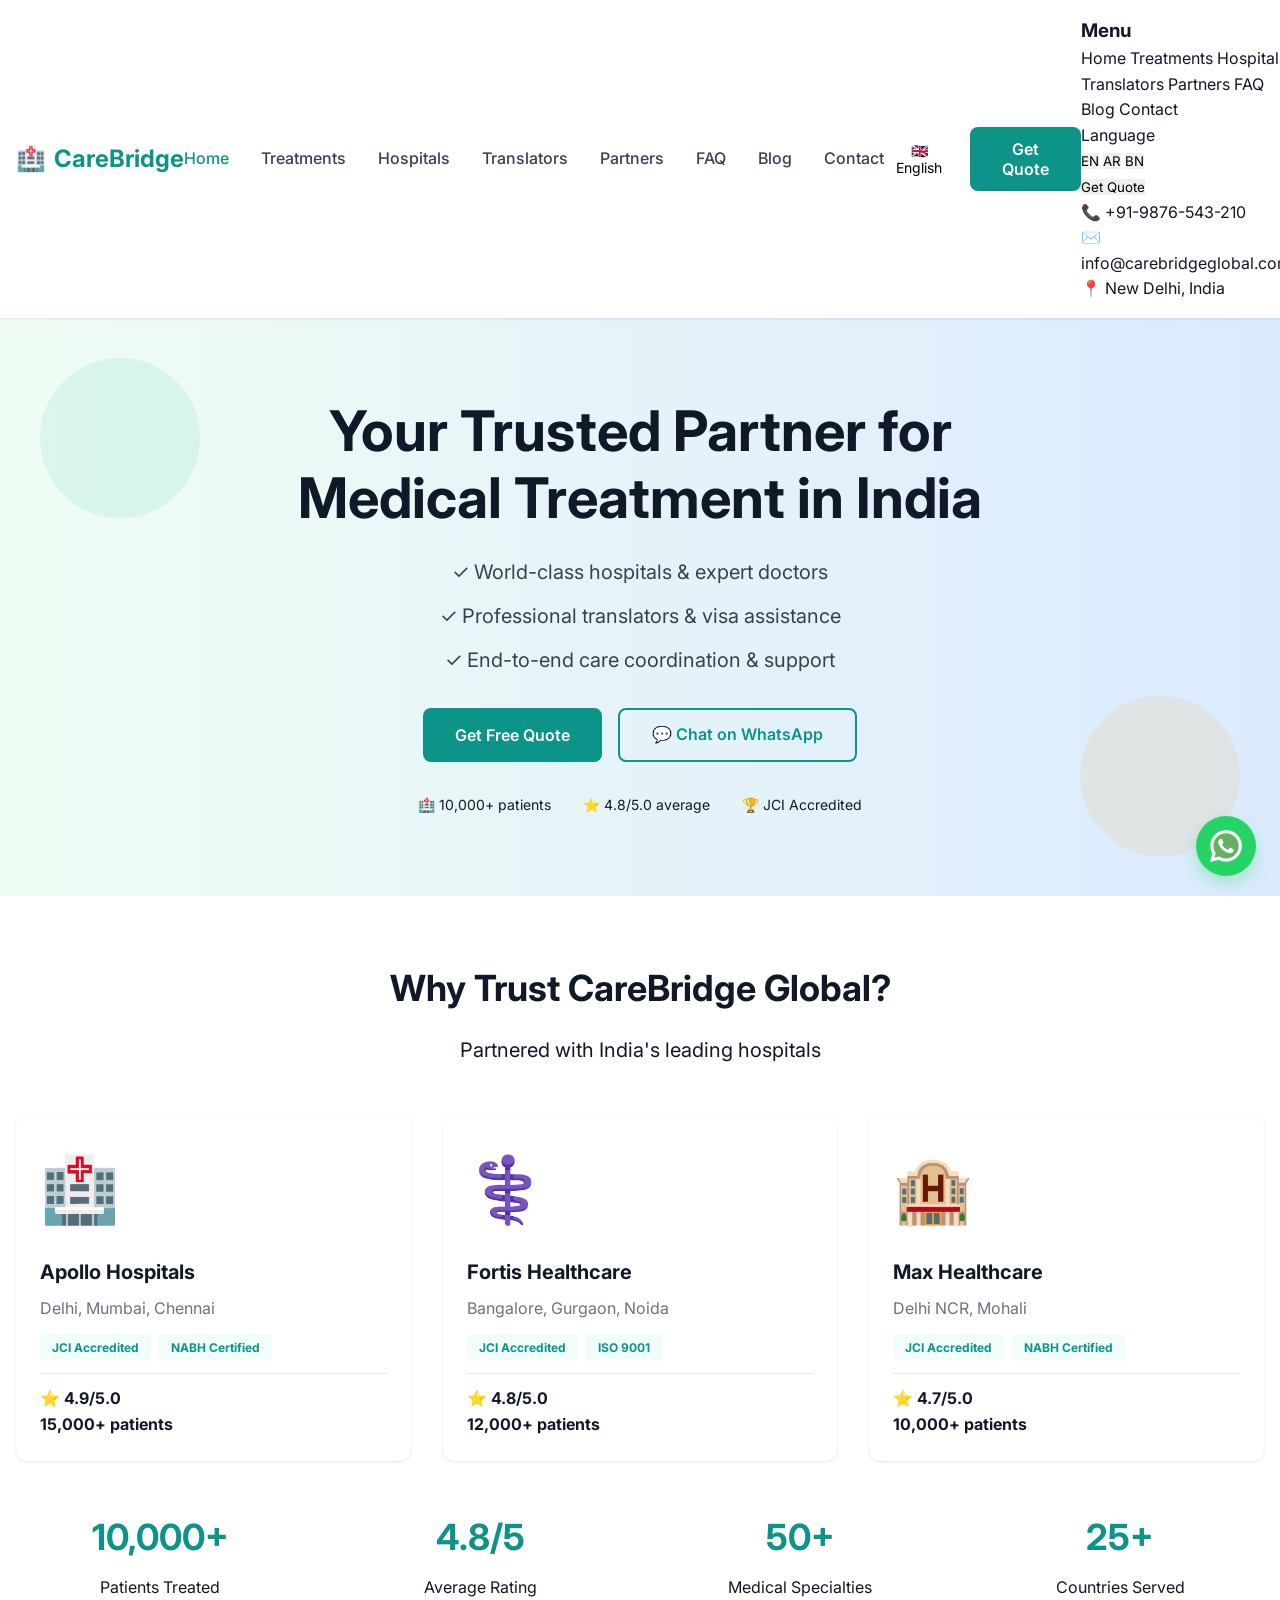
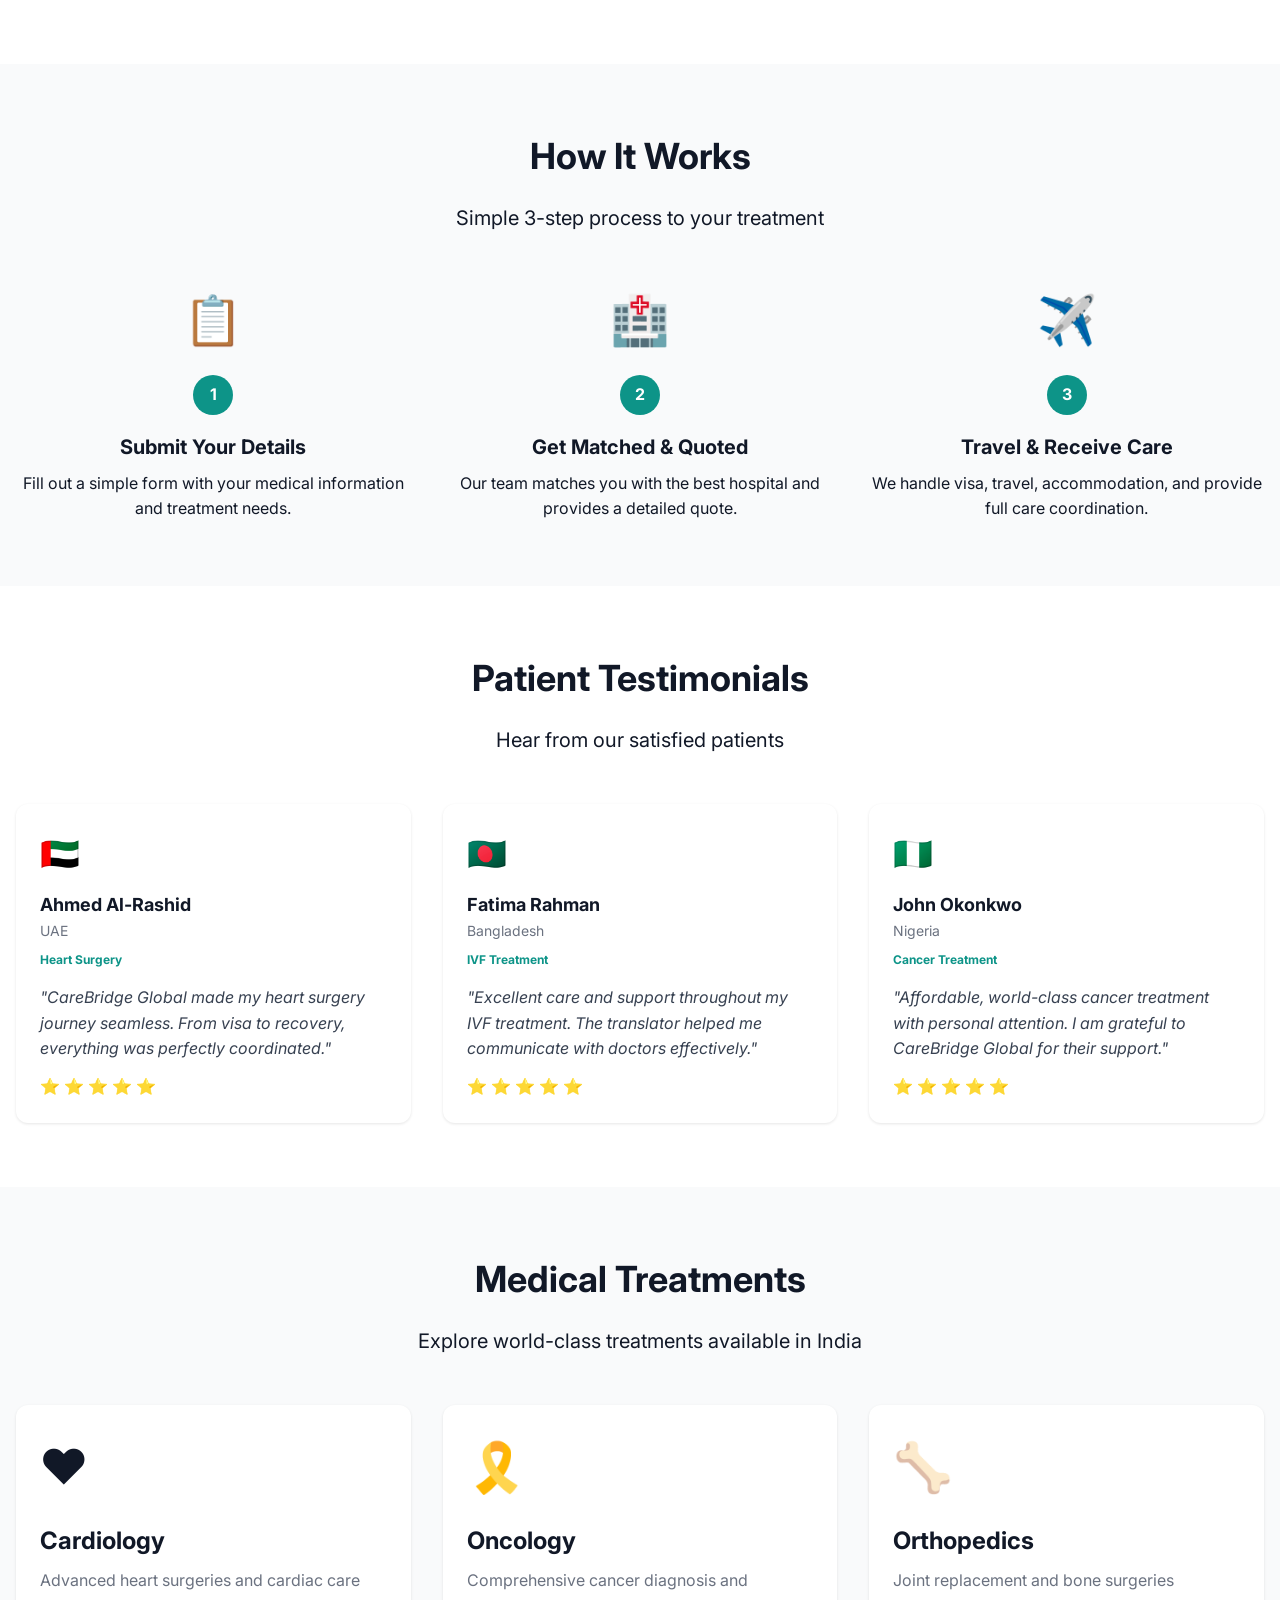
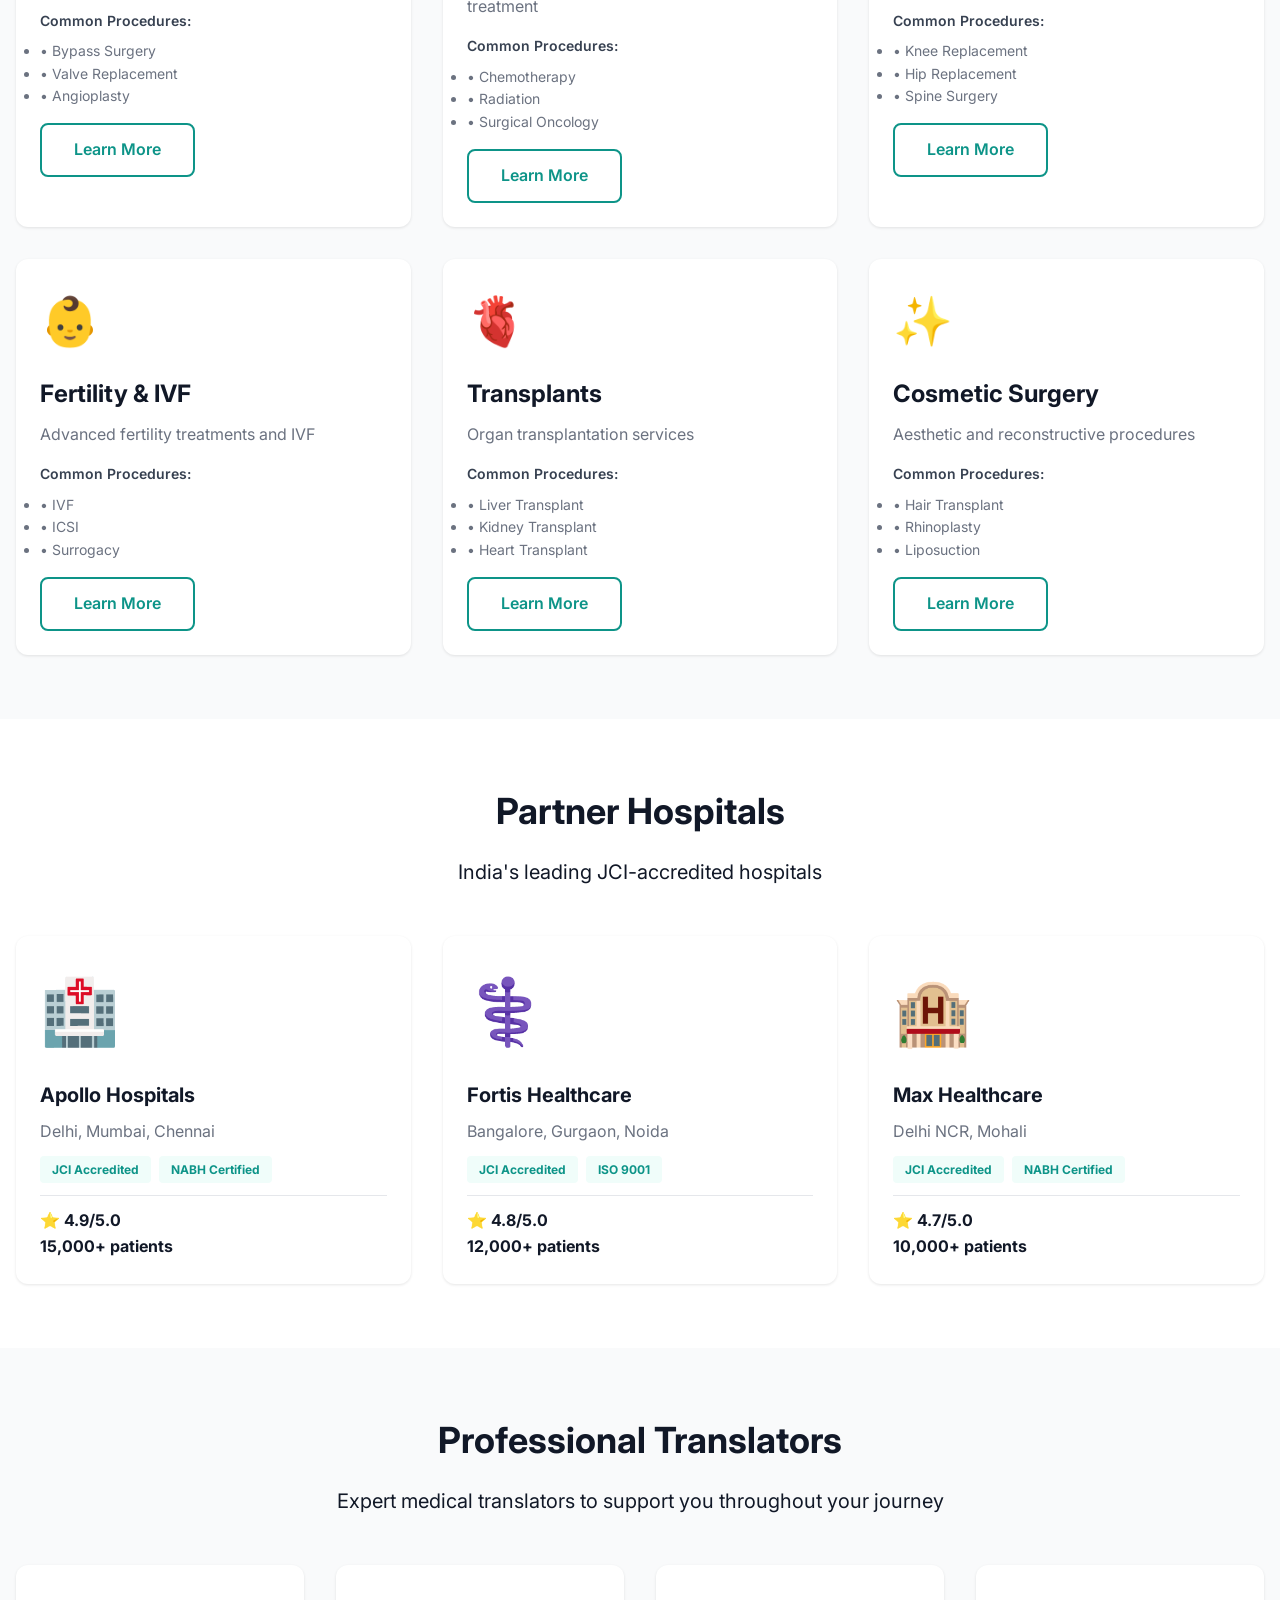
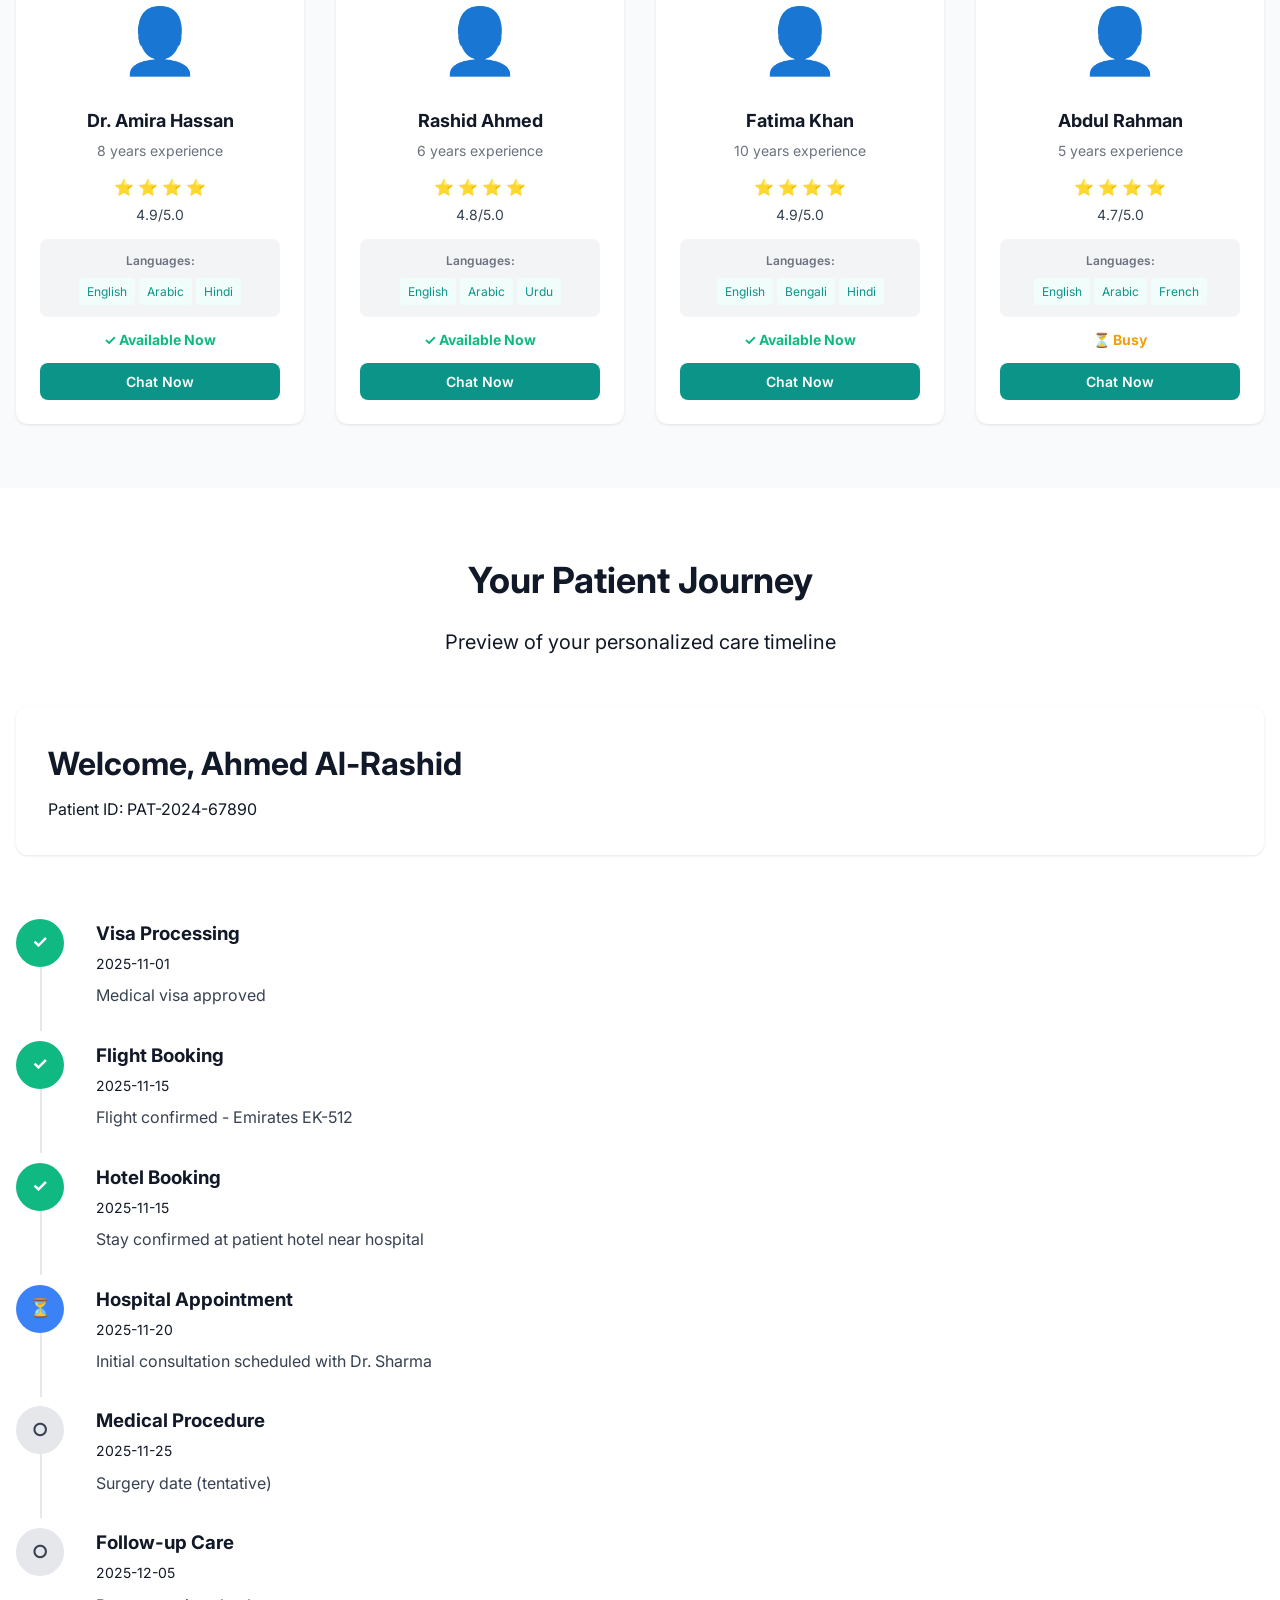
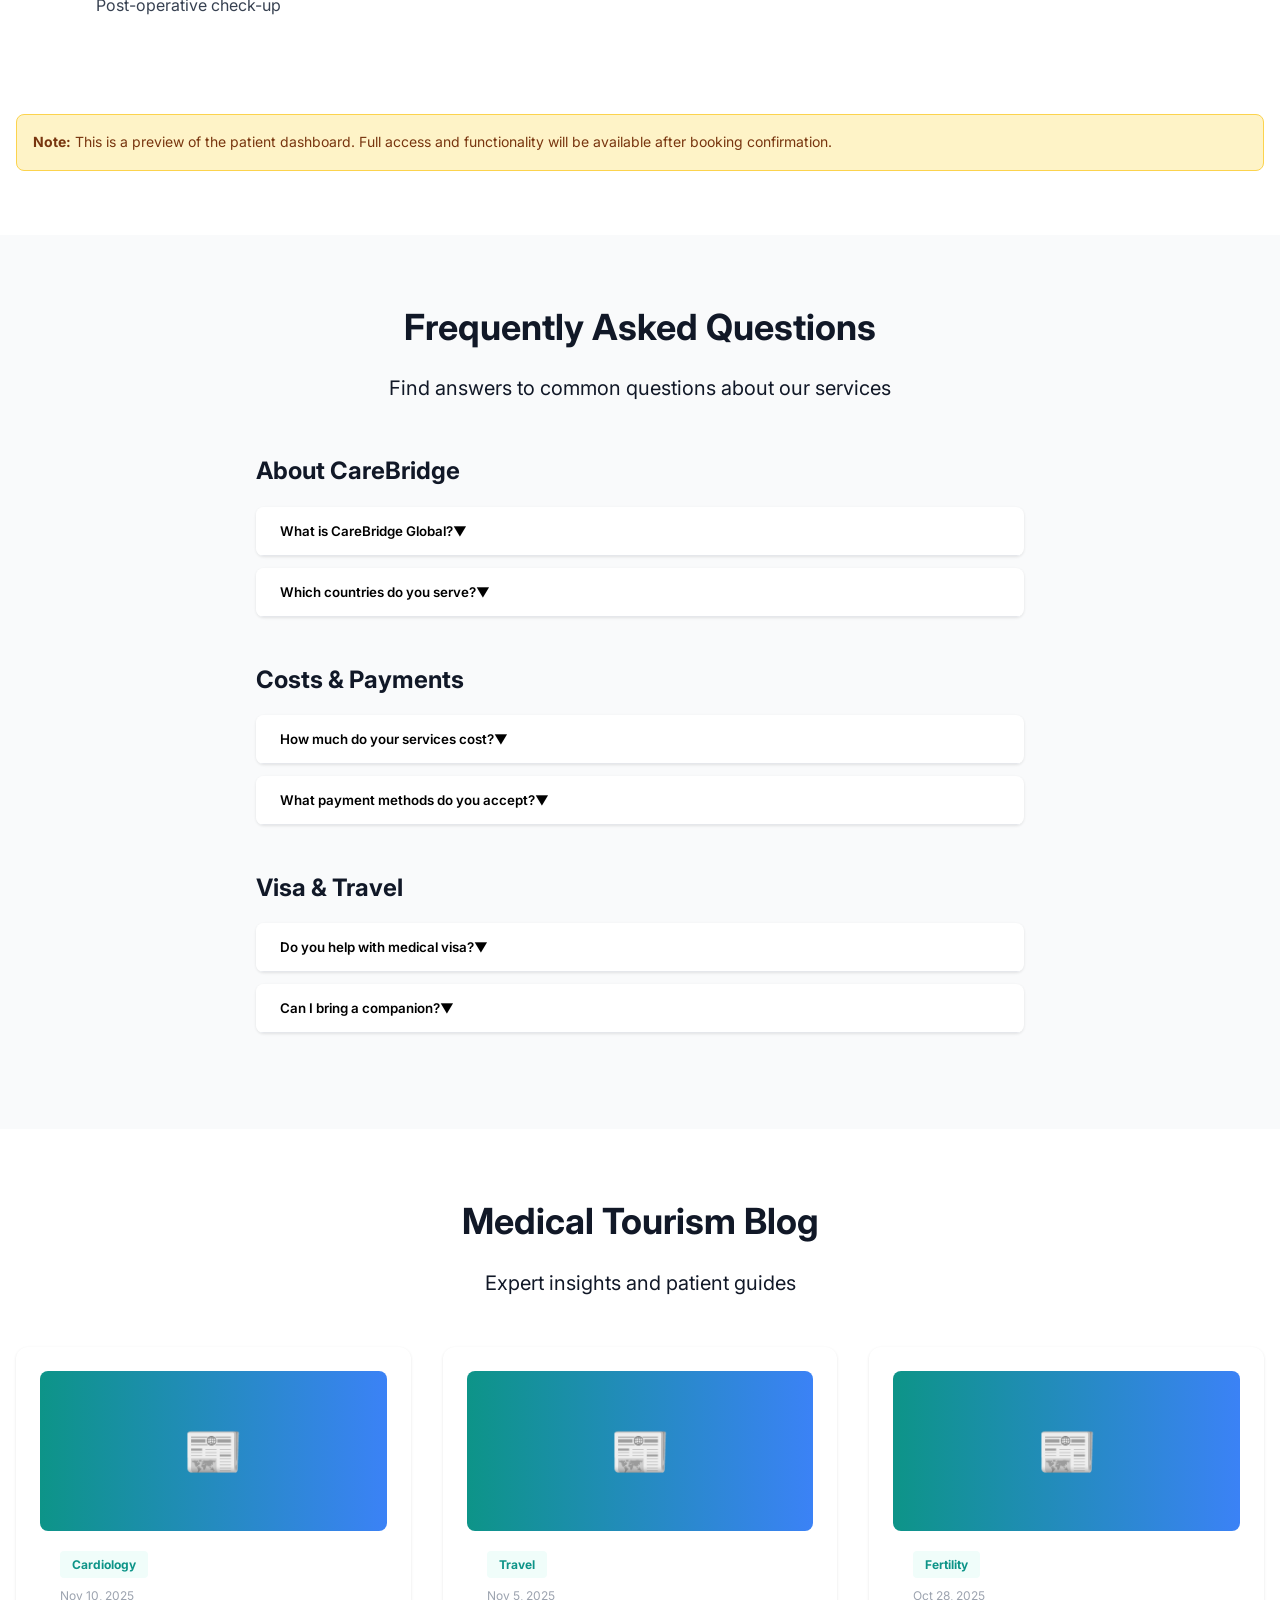
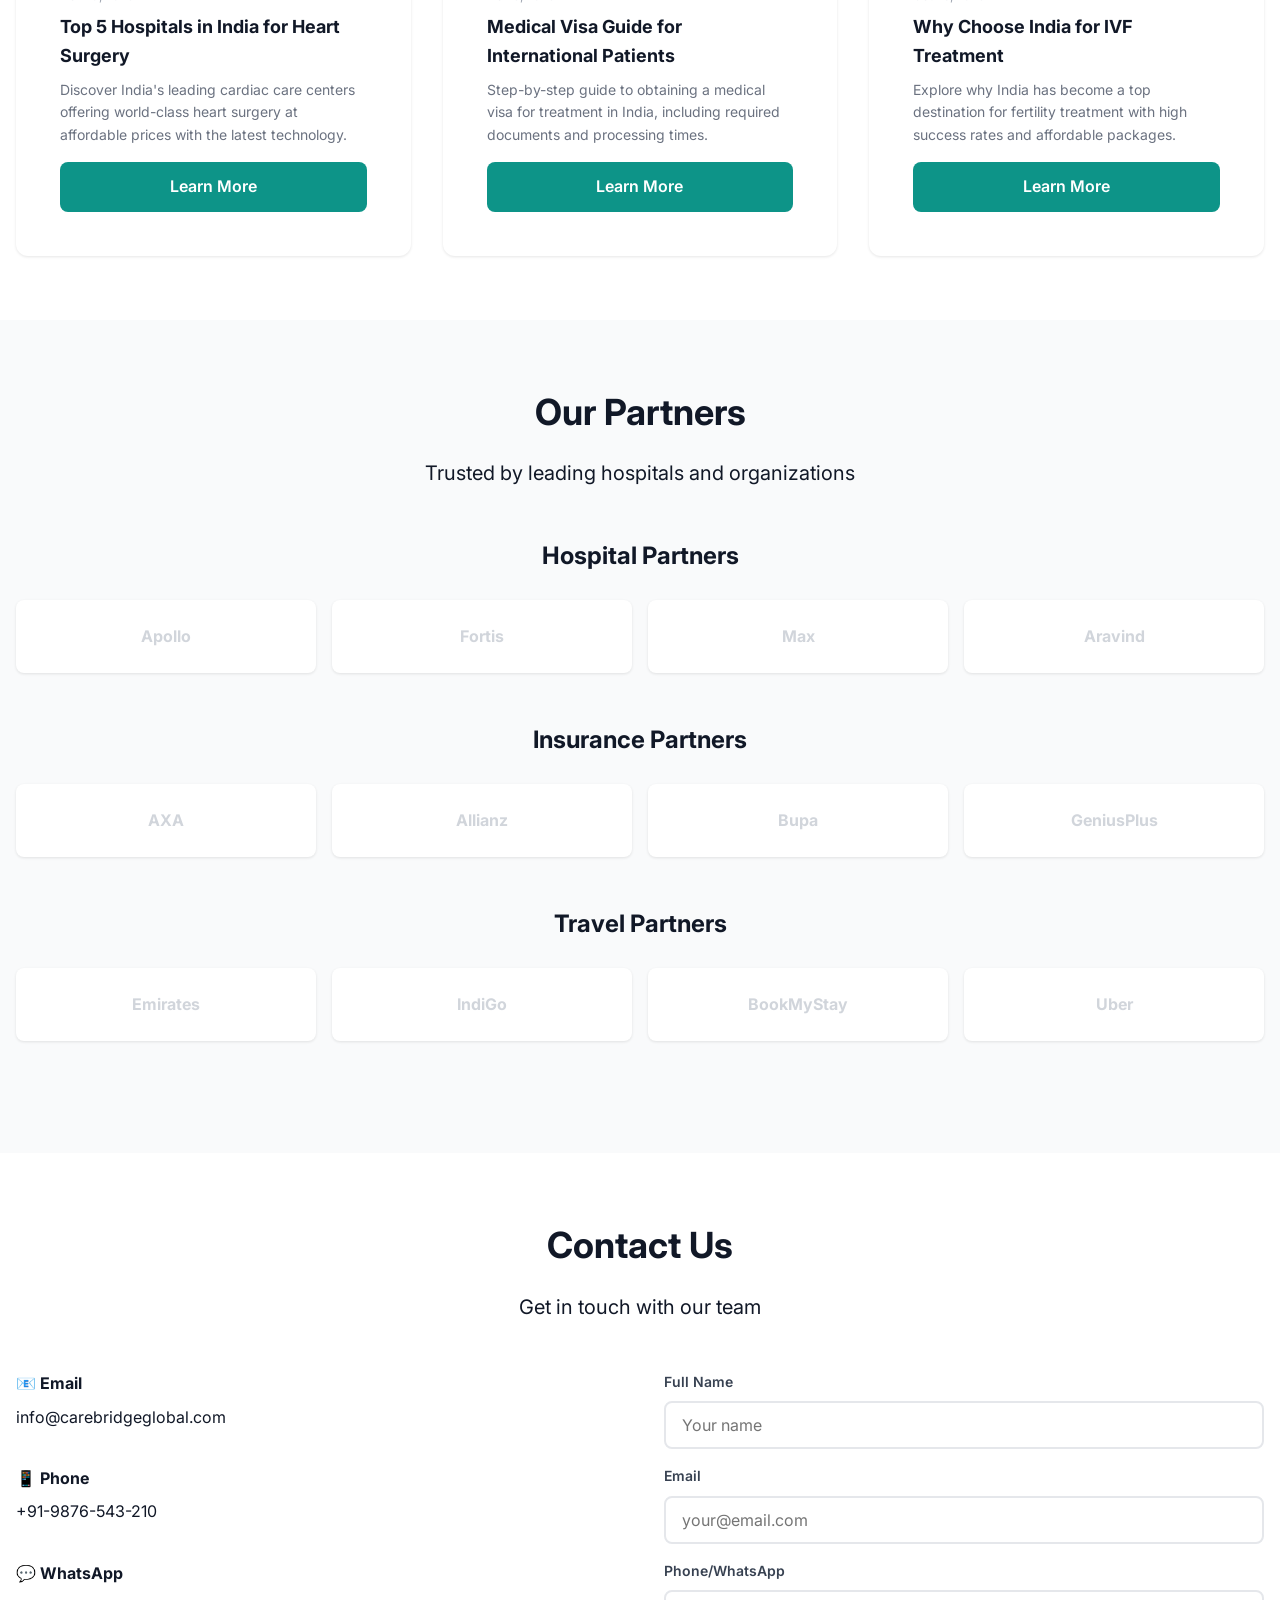
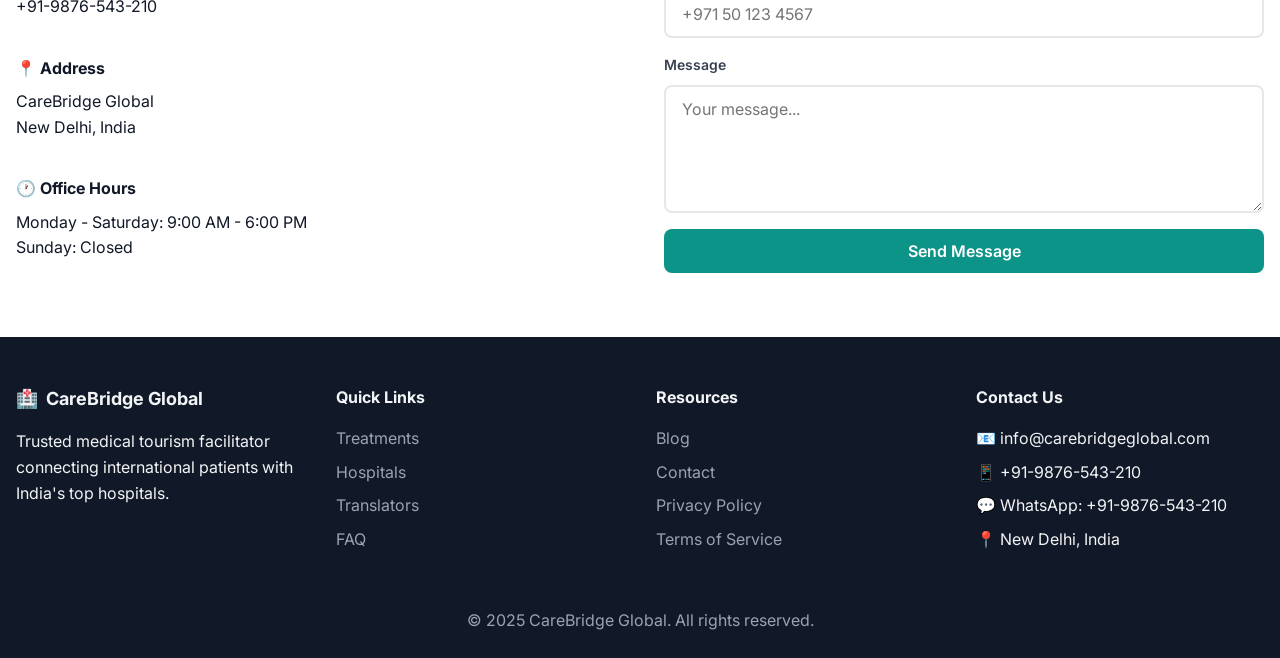
==== commit 2144c693: "Updated index.html" ====
--- a/index.html
+++ b/index.html
@@ -53,7 +53,73 @@
                         Quote</button>
                 </div>
 
-                <button class="mobile-menu-btn" id="mobileMenuBtn" aria-label="Open mobile menu">☰</button>
+                <button class="mobile-menu-btn" id="mobileMenuBtn" aria-label="Toggle mobile menu">
+                    <span></span>
+                    <span></span>
+                    <span></span>
+                </button>
+                <!-- Mobile Menu Overlay -->
+                <div class="mobile-menu-overlay" id="mobileMenuOverlay"></div>
+
+                <!-- Mobile Menu Drawer -->
+                <div class="mobile-menu-drawer" id="mobileMenuDrawer">
+                    <!-- Menu Header -->
+                    <div class="mobile-menu-header">
+                        <h3 data-i18n="menu.title">Menu</h3>
+                        <!-- <button class="mobile-menu-close" id="mobileMenuClose" aria-label="Close menu">✕</button> -->
+                    </div>
+
+                    <!-- Menu Content -->
+                    <div class="mobile-menu-content">
+                        <!-- Navigation Items -->
+                        <div class="mobile-menu-section">
+                            <a href="#home" class="mobile-menu-item active" data-i18n="nav.home">🏠 Home</a>
+                            <a href="#treatments" class="mobile-menu-item" data-i18n="nav.treatments">💊 Treatments</a>
+                            <a href="#hospitals" class="mobile-menu-item" data-i18n="nav.hospitals">🏥 Hospitals</a>
+                            <a href="#translators" class="mobile-menu-item" data-i18n="nav.translators">🗣️
+                                Translators</a>
+                            <a href="#partners" class="mobile-menu-item" data-i18n="nav.partners">🤝 Partners</a>
+                            <a href="#faq" class="mobile-menu-item" data-i18n="nav.faq">❓ FAQ</a>
+                            <a href="#blog" class="mobile-menu-item" data-i18n="nav.blog">📰 Blog</a>
+                            <a href="#contact" class="mobile-menu-item" data-i18n="nav.contact">📞 Contact</a>
+                        </div>
+
+                        <!-- Language Switcher -->
+                        <div class="mobile-lang-switcher">
+                            <span class="mobile-lang-label" data-i18n="language.select">Language</span>
+                            <div class="mobile-lang-options" id="mobileLangOptions">
+                                <button class="mobile-lang-btn active" data-lang="en">EN</button>
+                                <button class="mobile-lang-btn" data-lang="ar">AR</button>
+                                <button class="mobile-lang-btn" data-lang="bn">BN</button>
+                            </div>
+                        </div>
+                    </div>
+
+                    <!-- Action Buttons -->
+                    <div class="mobile-menu-actions">
+                        <button class="mobile-menu-btn-primary" id="mobileGetQuoteBtn" data-i18n="buttons.getQuote">Get
+                            Quote</button>
+                    </div>
+
+                    <!-- Contact Info Footer -->
+                    <div class="mobile-contact-info">
+                        <div class="mobile-contact-item">
+                            <span class="mobile-contact-icon">📞</span>
+                            <a href="tel:+919876543210"
+                                style="color: inherit; text-decoration: none;">+91-9876-543-210</a>
+                        </div>
+                        <div class="mobile-contact-item">
+                            <span class="mobile-contact-icon">✉️</span>
+                            <a href="mailto:info@carebridgeglobal.com"
+                                style="color: inherit; text-decoration: none;">info@carebridgeglobal.com</a>
+                        </div>
+                        <div class="mobile-contact-item">
+                            <span class="mobile-contact-icon">📍</span>
+                            <span>New Delhi, India</span>
+                        </div>
+                    </div>
+                </div>
+
             </div>
         </div>
     </nav>
@@ -82,7 +148,8 @@
                                 treated</span></span>
                         <span><span aria-hidden="true">⭐</span> <span data-i18n="trust.rating">4.8/5.0 average
                                 rating</span></span>
-                        <span><span aria-hidden="true">🏆</span> <span data-i18n="trust.jci">JCI Accredited</span></span>
+                        <span><span aria-hidden="true">🏆</span> <span data-i18n="trust.jci">JCI
+                                Accredited</span></span>
                     </div>
                 </div>
             </div>
@@ -232,8 +299,10 @@
                 </div>
 
                 <div class="dashboard-note">
-                    <p><strong data-i18n="dashboard.noteLabel">Note:</strong> <span data-i18n="dashboard.noteText">This is a
-                            preview of the patient dashboard. Full access and functionality will be available after booking
+                    <p><strong data-i18n="dashboard.noteLabel">Note:</strong> <span data-i18n="dashboard.noteText">This
+                            is a
+                            preview of the patient dashboard. Full access and functionality will be available after
+                            booking
                             confirmation.</span></p>
                 </div>
             </div>
@@ -342,21 +411,26 @@
                     <form class="contact-form" id="contactForm">
                         <div class="form-group">
                             <label data-i18n="form.fullName.label">Full Name</label>
-                            <input type="text" required name="fullName" placeholder="Your name" data-i18n-placeholder="form.fullName.placeholder">
+                            <input type="text" required name="fullName" placeholder="Your name"
+                                data-i18n-placeholder="form.fullName.placeholder">
                         </div>
                         <div class="form-group">
                             <label data-i18n="form.email.label">Email</label>
-                            <input type="email" required name="email" placeholder="your@email.com" data-i18n-placeholder="form.email.placeholder">
+                            <input type="email" required name="email" placeholder="your@email.com"
+                                data-i18n-placeholder="form.email.placeholder">
                         </div>
                         <div class="form-group">
                             <label data-i18n="form.phone.label">Phone</label>
-                            <input type="tel" required name="phone" placeholder="+971 50 123 4567" data-i18n-placeholder="form.phone.placeholder">
+                            <input type="tel" required name="phone" placeholder="+971 50 123 4567"
+                                data-i18n-placeholder="form.phone.placeholder">
                         </div>
                         <div class="form-group">
                             <label data-i18n="form.message.label">Message</label>
-                            <textarea required name="message" placeholder="Your message..." rows="5" data-i18n-placeholder="form.message.placeholder"></textarea>
-                        </div>
-                        <button type="submit" class="btn btn-primary w-full" data-i18n="form.submit">Send Message</button>
+                            <textarea required name="message" placeholder="Your message..." rows="5"
+                                data-i18n-placeholder="form.message.placeholder"></textarea>
+                        </div>
+                        <button type="submit" class="btn btn-primary w-full" data-i18n="form.submit">Send
+                            Message</button>
                     </form>
                 </div>
             </div>
@@ -372,7 +446,8 @@
                         <span aria-hidden="true">🏥</span>
                         <span data-i18n="brand.fullName">CareBridge Global</span>
                     </div>
-                    <p data-i18n="footer.description">Trusted medical tourism facilitator connecting international patients with India's top hospitals.</p>
+                    <p data-i18n="footer.description">Trusted medical tourism facilitator connecting international
+                        patients with India's top hospitals.</p>
                 </div>
 
                 <div class="footer-section">
@@ -428,7 +503,8 @@
                     <div class="step-line"></div>
                     <div class="step-indicator" data-step="3">3</div>
                 </div>
-                <p class="step-label"><span data-i18n="quote.stepLabel">Step</span> <span id="currentStep">1</span> <span data-i18n="quote.of">of</span> 3</p>
+                <p class="step-label"><span data-i18n="quote.stepLabel">Step</span> <span id="currentStep">1</span>
+                    <span data-i18n="quote.of">of</span> 3</p>
             </div>
 
             <form id="quoteForm" class="quote-form">
@@ -437,7 +513,8 @@
                     <h3 data-i18n="quote.step1.title">Basic Information</h3>
                     <div class="form-group">
                         <label data-i18n="form.fullName.label">Full Name *</label>
-                        <input type="text" name="fullName" required placeholder="Enter your full name" data-i18n-placeholder="form.fullName.placeholder">
+                        <input type="text" name="fullName" required placeholder="Enter your full name"
+                            data-i18n-placeholder="form.fullName.placeholder">
                         <span class="error-message"></span>
                     </div>
                     <div class="form-group">
@@ -457,12 +534,14 @@
                     </div>
                     <div class="form-group">
                         <label data-i18n="form.phone.label">Phone/WhatsApp *</label>
-                        <input type="tel" name="phone" required placeholder="+971 50 123 4567" data-i18n-placeholder="form.phone.placeholder">
+                        <input type="tel" name="phone" required placeholder="+971 50 123 4567"
+                            data-i18n-placeholder="form.phone.placeholder">
                         <span class="error-message"></span>
                     </div>
                     <div class="form-group">
                         <label data-i18n="form.email.label">Email *</label>
-                        <input type="email" name="email" required placeholder="your.email@example.com" data-i18n-placeholder="form.email.placeholder">
+                        <input type="email" name="email" required placeholder="your.email@example.com"
+                            data-i18n-placeholder="form.email.placeholder">
                         <span class="error-message"></span>
                     </div>
                 </div>
@@ -494,7 +573,8 @@
                     </div>
                     <div class="form-group">
                         <label data-i18n="form.description.label">Brief Description</label>
-                        <textarea name="description" placeholder="Tell us about your medical condition..." rows="4" data-i18n-placeholder="form.description.placeholder"></textarea>
+                        <textarea name="description" placeholder="Tell us about your medical condition..." rows="4"
+                            data-i18n-placeholder="form.description.placeholder"></textarea>
                     </div>
                 </div>
 
@@ -504,9 +584,12 @@
                     <div class="form-group">
                         <label data-i18n="form.preferredLanguage.label">Preferred Language</label>
                         <div class="language-options">
-                            <button type="button" class="lang-option active" data-lang="English" data-i18n="lang.english">🇬🇧 English</button>
-                            <button type="button" class="lang-option" data-lang="Arabic" data-i18n="lang.arabic">🇸🇦 Arabic</button>
-                            <button type="button" class="lang-option" data-lang="Bangla" data-i18n="lang.bengali">🇧🇩 Bangla</button>
+                            <button type="button" class="lang-option active" data-lang="English"
+                                data-i18n="lang.english">🇬🇧 English</button>
+                            <button type="button" class="lang-option" data-lang="Arabic" data-i18n="lang.arabic">🇸🇦
+                                Arabic</button>
+                            <button type="button" class="lang-option" data-lang="Bangla" data-i18n="lang.bengali">🇧🇩
+                                Bangla</button>
                         </div>
                         <input type="hidden" name="preferredLanguage" value="English">
                     </div>
@@ -541,10 +624,12 @@
                             <p class="ticket-id" id="ticketId">CBG-2025-12345</p>
                         </div>
 
-                        <p data-i18n="quote.success.followUp">Our team will contact you within 24 hours via your preferred contact method.</p>
+                        <p data-i18n="quote.success.followUp">Our team will contact you within 24 hours via your
+                            preferred contact method.</p>
 
                         <div class="success-buttons">
-                            <button type="button" class="btn btn-secondary" id="closeSuccessBtn" data-i18n="buttons.close">Close</button>
+                            <button type="button" class="btn btn-secondary" id="closeSuccessBtn"
+                                data-i18n="buttons.close">Close</button>
                             <a href="https://wa.me/919876543210?text=Hello%20CareBridge%20Global" target="_blank"
                                 class="btn btn-primary" data-i18n="buttons.whatsappNow">💬 Chat on WhatsApp Now</a>
                         </div>
@@ -553,7 +638,8 @@
             </form>
 
             <div class="form-navigation">
-                <button type="button" class="btn btn-ghost" id="prevBtn" style="display:none;" data-i18n="buttons.back">← Back</button>
+                <button type="button" class="btn btn-ghost" id="prevBtn" style="display:none;"
+                    data-i18n="buttons.back">← Back</button>
                 <button type="button" class="btn btn-primary" id="nextBtn" data-i18n="buttons.next">Next →</button>
             </div>
         </div>
@@ -573,6 +659,129 @@
     <script src="js/api.js"></script>
     <script src="js/components.js"></script>
     <script src="js/main.js"></script>
+
+    <script>
+        // Mobile Menu Management
+        document.addEventListener('DOMContentLoaded', function () {
+            const mobileMenuBtn = document.getElementById('mobileMenuBtn');
+            const mobileMenuDrawer = document.getElementById('mobileMenuDrawer');
+            const mobileMenuOverlay = document.getElementById('mobileMenuOverlay');
+            const mobileMenuClose = document.getElementById('mobileMenuClose');
+            const mobileMenuItems = document.querySelectorAll('.mobile-menu-item');
+            const mobileGetQuoteBtn = document.getElementById('mobileGetQuoteBtn');
+            const mobileLangOptions = document.querySelectorAll('#mobileLangOptions .mobile-lang-btn');
+
+            // Toggle mobile menu
+            mobileMenuBtn?.addEventListener('click', function (e) {
+                e.stopPropagation();
+                mobileMenuDrawer?.classList.toggle('active');
+                mobileMenuOverlay?.classList.toggle('active');
+                mobileMenuBtn.classList.toggle('active');
+                document.body.style.overflow = mobileMenuDrawer?.classList.contains('active') ? 'hidden' : 'auto';
+            });
+
+            // Close mobile menu
+            const closeMenu = () => {
+                mobileMenuDrawer?.classList.remove('active');
+                mobileMenuOverlay?.classList.remove('active');
+                mobileMenuBtn?.classList.remove('active');
+                document.body.style.overflow = 'auto';
+            };
+
+            mobileMenuClose?.addEventListener('click', closeMenu);
+            mobileMenuOverlay?.addEventListener('click', closeMenu);
+
+            // Close menu on link click
+            mobileMenuItems.forEach(item => {
+                item.addEventListener('click', function (e) {
+                    e.preventDefault();
+                    const href = this.getAttribute('href');
+
+                    // Update active state
+                    mobileMenuItems.forEach(i => i.classList.remove('active'));
+                    this.classList.add('active');
+
+                    closeMenu();
+
+                    // Small delay to let menu close smoothly before navigating
+                    setTimeout(() => {
+                        const target = document.querySelector(href);
+                        if (target) {
+                            target.scrollIntoView({ behavior: 'smooth', block: 'start' });
+                        }
+                    }, 300);
+                });
+            });
+
+            // Mobile language switcher
+            mobileLangOptions.forEach(btn => {
+                btn.addEventListener('click', function () {
+                    const lang = this.getAttribute('data-lang');
+                    console.log("Mobile language pressed:", lang);
+
+                    mobileLangOptions.forEach(b => b.classList.remove('active'));
+                    this.classList.add('active');
+
+                    if (typeof loadLanguage === 'function') {
+                        console.log("Calling loadLanguage");
+                        loadLanguage(lang);
+                    } else {
+                        console.log("loadLanguage NOT found");
+                    }
+                });
+            });
+
+
+            // Mobile get quote button
+            mobileGetQuoteBtn?.addEventListener('click', function () {
+                closeMenu();
+                setTimeout(() => {
+                    const quoteModal = document.getElementById('quoteModal');
+                    if (quoteModal) {
+                        quoteModal.classList.add('active');
+                    }
+                }, 300);
+            });
+
+            // Update active menu item on scroll (if page has smooth scroll sections)
+            const updateActiveMenuItem = () => {
+                let current = 'home';
+                const sections = ['home', 'treatments', 'hospitals', 'translators', 'partners', 'faq', 'blog', 'contact'];
+
+                sections.forEach(section => {
+                    const element = document.getElementById(section);
+                    if (element && window.scrollY >= element.offsetTop - 100) {
+                        current = section;
+                    }
+                });
+
+                mobileMenuItems.forEach(item => {
+                    const href = item.getAttribute('href');
+                    if (href === '#' + current) {
+                        item.classList.add('active');
+                    } else {
+                        item.classList.remove('active');
+                    }
+                });
+            };
+
+            window.addEventListener('scroll', updateActiveMenuItem, { passive: true });
+
+            // Close menu on Escape key
+            document.addEventListener('keydown', function (e) {
+                if (e.key === 'Escape' && mobileMenuDrawer?.classList.contains('active')) {
+                    closeMenu();
+                }
+            });
+
+            // Prevent body scroll when menu is open
+            mobileMenuOverlay?.addEventListener('touchmove', function (e) {
+                if (mobileMenuDrawer?.classList.contains('active')) {
+                    e.preventDefault();
+                }
+            }, { passive: false });
+        });
+    </script>
 </body>
 
-</html>+</html>
